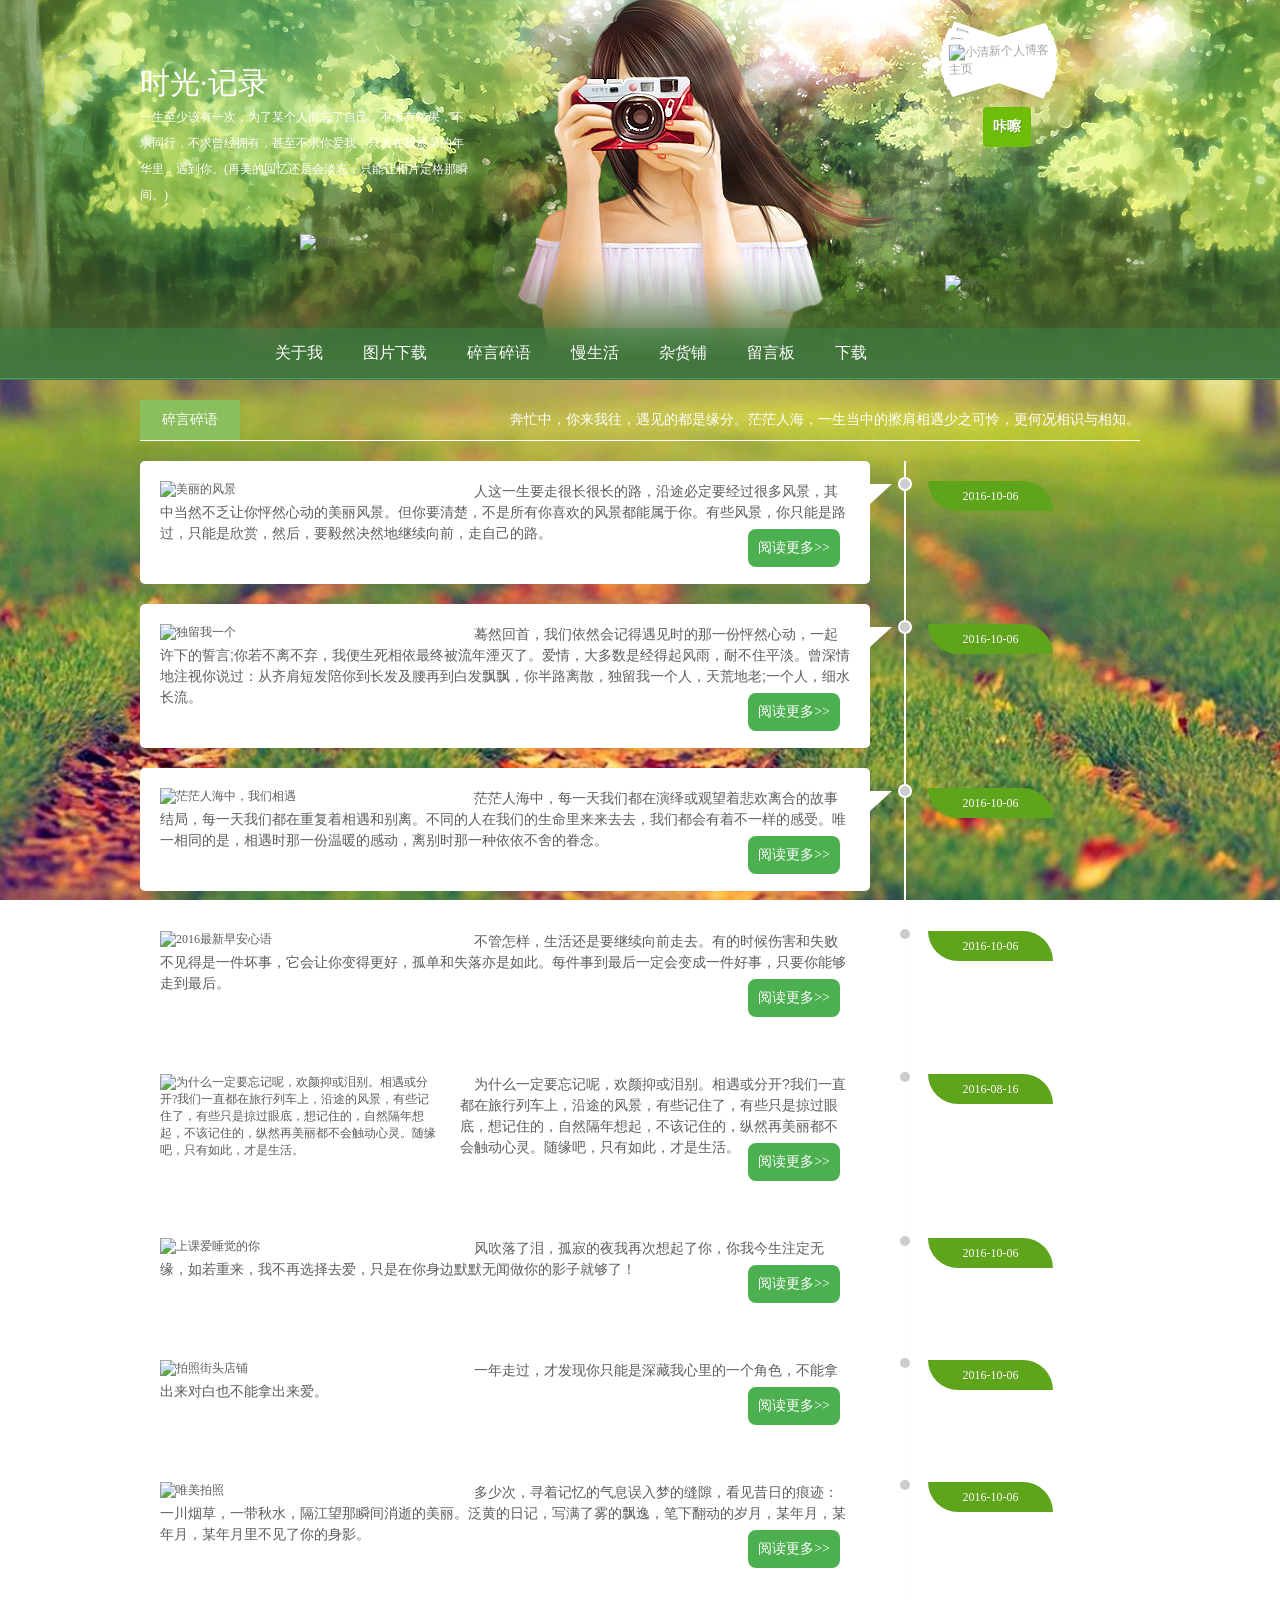
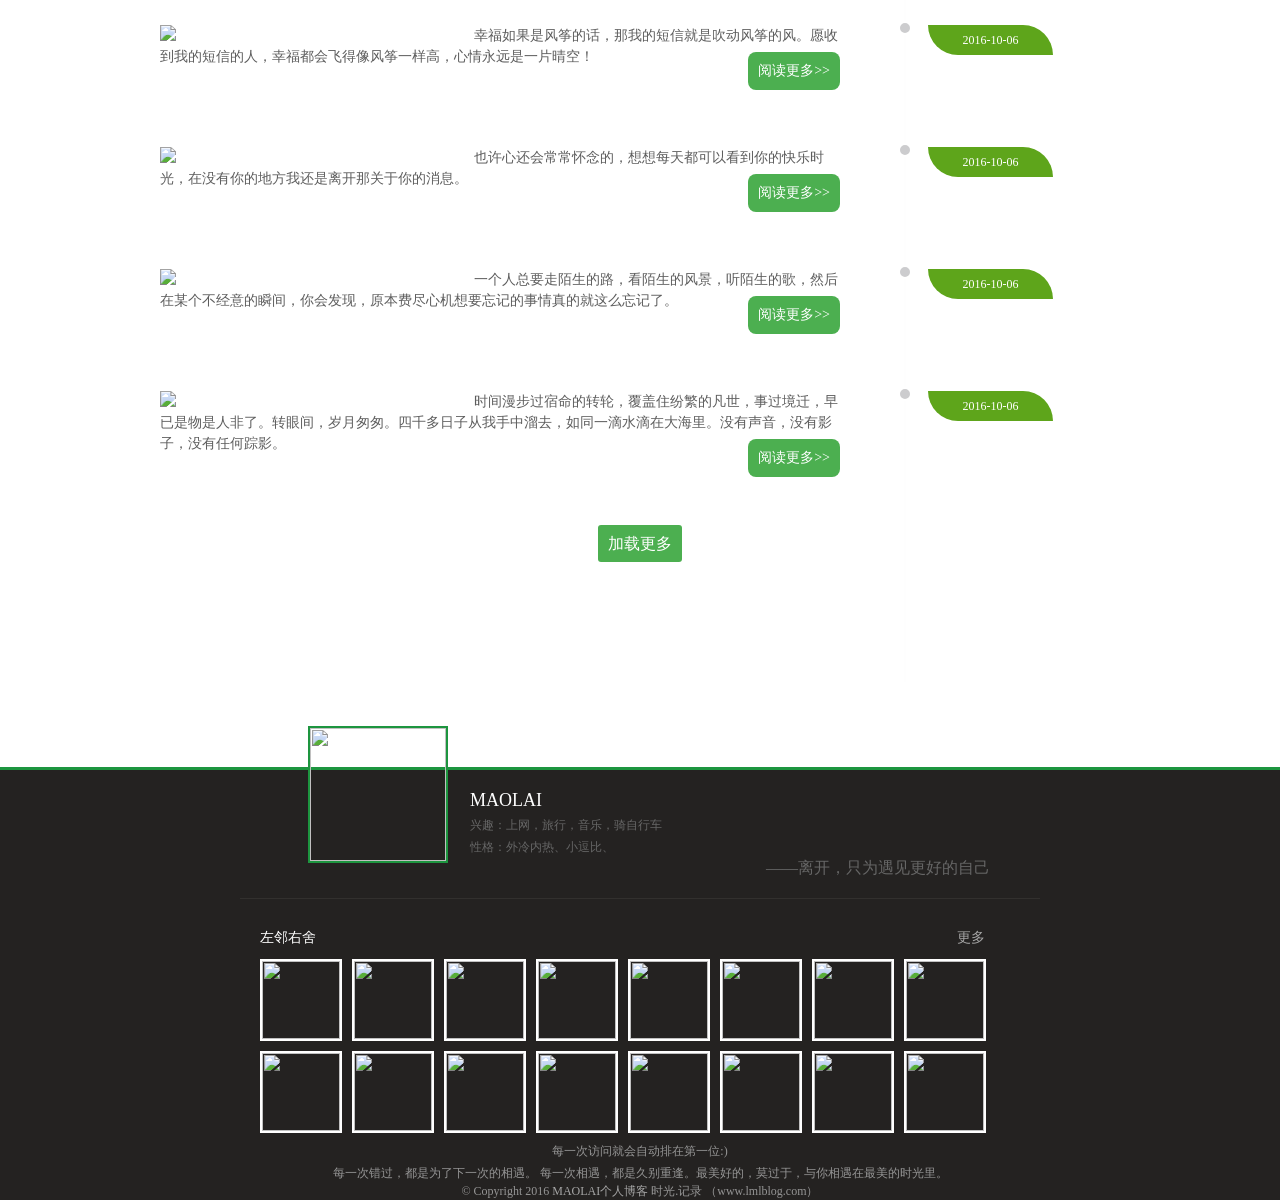
==== index.html @ ea368a20 "新网页 测试测试" ====
﻿<!DOCTYPE html>
<html>
<head>
<meta http-equiv="Content-Type" content="text/html; charset=utf-8">
<title>小清新个人博客主页模板 - 用照片记录时光（lmlblog.com）</title>
<meta name="Keywords" content="MAOLAI个人博客,lmlblog.com,个人网站,个人博客模板,个人网站模板" >
<meta name="Description" content="MAOLAI个人博客,lmlblog.com,个人网站,个人博客模板,个人网站模板" >
<link rel="shortcut icon" href="images/lmlblog.png"/>
<script type="text/javascript" src="js/jquery.min.js" ></script>
<link href="css/style.css" rel="stylesheet">
<link rel="stylesheet" type="text/css" href="css/jquery.fancybox.css" media="screen" />
<link rel="stylesheet" type="text/css" href="css/tips.css" />
<script type="text/javascript">
    $(document).ready(function() {
      $('.fancybox').fancybox();
      $(".fancybox-effects-c").fancybox({
        wrapCSS    : 'fancybox-custom',
        closeClick : true,
        openEffect : 'none',
        helpers : {
          title : {
            type : 'inside'
          },
          overlay : {
            css : {
              'background' : 'rgba(238,238,238,0.85)'
            }
          }
        }
      });
        $("#single_1").fancybox({
          helpers: {
              title : {
                  type : 'float'
              }
          }
      });
    });
  </script>
<style type="text/css">
.fancybox-custom .fancybox-skin {
	box-shadow: 0 0 50px #222;
}
</style>
<script type="text/javascript">
$(document).ready(function($){
  //$('#container1').hotSpot();
 var _pop2 = $('#container2').hotSpot({
    slideshow : false,
    triggerBy : 'click',
    autoHide : false
  });
  $('#image2').on('click',function(event){
    _pop2.hideCurrentPop();
  });

  
});
</script>
</head>
<body style="cursor: url(images/cursor.gif),auto;">
<header id="container2" style="background: #226039 url(images/bg-girl.jpg) center 0 scroll no-repeat;">
  <div class="popover left" data-easein="cardInLeft" data-easeout="cardOutLeft" id="pop7">
    <div class="arrow"></div>
    <div class="popover-inner">
      <div class="popover-content">
        <p>一个人旅行，不理会繁杂的琐事，自由自在地，去体验一个城市，一段故事，留下一片欢笑。</p>
      </div>
    </div>
  </div>
  <div class="popover right" data-easein="cardInRight" data-easeout="cardOutRight" id="pop6">
    <div class="arrow"></div>
    <div class="popover-inner">
      <div class="popover-content">
        <p>欠自己的旅行，终有一天，要还给自己。</p>
      </div>
    </div>
  </div>
  <img src="http://www.lmlblog.com/time/images/arrow1.png" alt="info" class="info-icon info-icon1" data-target="pop7"  /> <img src="http://www.lmlblog.com/time/images/arrow1.png" alt="info" class="info-icon info-icon2" data-target="pop6"  />
  <div class="quotes">
    <div class="text5">时光·记录</div>
    <p>一生至少该有一次，为了某个人而忘了自己，不求有结果，不求同行，不求曾经拥有，甚至不求你爱我，只求在我最美的年华里，遇到你。(再美的回忆还是会淡忘，只能让相片定格那瞬间。)</p>
    <div class="flower"> <a href="#" class="make">咔嚓</a>
      <div class="mess">
        <ul class="reset">
            <li><a class="fancybox" data-fancybox-group="gallery" href="images/img1.jpg"><img src="http://www.lmlblog.com/time/images/img1.jpg" alt="小清新个人博客主页"></a></li>
            <li><a class="fancybox" data-fancybox-group="gallery" href="images/img2.jpg"><img src="http://www.lmlblog.com/time/images/img2.jpg" alt="小清新个人博客主页"></a></li>
            <li><a class="fancybox" data-fancybox-group="gallery" href="images/img3.jpg"><img src="http://www.lmlblog.com/time/images/img3.jpg" alt="小清新个人博客主页"></a></li>
            <li><a class="fancybox" data-fancybox-group="gallery" href="images/img4.jpg"><img src="http://www.lmlblog.com/time/images/img4.jpg" alt="小清新个人博客主页"></a></li>
            <li><a class="fancybox" data-fancybox-group="gallery" href="images/img5.jpg"><img src="http://www.lmlblog.com/time/images/img5.jpg" alt="小清新个人博客主页"></a></li>
            <li><a class="fancybox" data-fancybox-group="gallery" href="images/img6.jpg"><img src="http://www.lmlblog.com/time/images/img6.jpg" alt="小清新个人博客主页"></a></li>
            <li><a class="fancybox" data-fancybox-group="gallery" href="images/img7.jpg"><img src="http://www.lmlblog.com/time/images/img7.jpg" alt="小清新个人博客主页"></a></li>
            <li><a class="fancybox" data-fancybox-group="gallery" href="images/img8.jpg"><img src="http://www.lmlblog.com/time/images/img8.jpg" alt="小清新个人博客主页"></a></li>
            <li><a class="fancybox" data-fancybox-group="gallery" href="images/img9.jpg"><img src="http://www.lmlblog.com/time/images/img9.jpg" alt="小清新个人博客主页"></a></li>
            <li><a class="fancybox" data-fancybox-group="gallery" href="images/img10.jpg"><img src="http://www.lmlblog.com/time/images/img10.jpg" alt="小清新个人博客主页"></a></li>
            <li><a class="fancybox" data-fancybox-group="gallery" href="images/img11.jpg"><img src="http://www.lmlblog.com/time/images/img11.jpg" alt="小清新个人博客主页"></a></li>
            <li><a class="fancybox" data-fancybox-group="gallery" href="images/img12.jpg"><img src="http://www.lmlblog.com/time/images/img12.jpg" alt="小清新个人博客主页"></a></li>
            <li><a class="fancybox" data-fancybox-group="gallery" href="images/img13.jpg"><img src="http://www.lmlblog.com/time/images/img13.jpg" alt="小清新个人博客主页"></a></li>
            <li><a class="fancybox" data-fancybox-group="gallery" href="images/img14.jpg"><img src="http://www.lmlblog.com/time/images/img14.jpg" alt="小清新个人博客主页"></a></li>
            <li><a class="fancybox" data-fancybox-group="gallery" href="images/img15.jpg"><img src="http://www.lmlblog.com/time/images/img15.jpg" alt="小清新个人博客主页"></a></li>
        </ul>
      </div>
    </div>
  </div>
  <div id="nav" class="menu--container">
    <ul id="menu-0" class="menu">
       <li id="menu-item-1" class="menu-item-1"><a href="about.html">关于我</a></li>
      <li id="menu-item-2" class="menu-item-2"><a href="banner.html">图片下载</a></li>
      <li id="menu-item-3" class="menu-item-3"><a href="/time/">碎言碎语</a></li>
      <li id="menu-item-4" class="menu-item-4"><a href="http://www.lmlblog.com/time/man.html">慢生活</a></li>
      <li id="menu-item-5" class="menu-item-5"><a href="zahuopu.html">杂货铺</a></li>
      <li id="menu-item-6" class="menu-item-6"><a href="liuyan.html">留言板</a></li>
      <li id="menu-item-7" class="menu-item-7"><a href="xiazai.html">下载</a></li>
    </ul>
  </div>
</header>
<style type="text/css">
body{
  background: url(images/lmlblog.jpg) no-repeat center top fixed;
    background-size: cover;
}
h1.t_nav span {
    color: #FFF;
}
h1.t_nav {
    border-bottom: #FFFFFF 1px solid;
}
  .post-like,.post-red {
    top: -35px;
    right: 10px;
    margin-right: 20px;
}
</style>
<h1 class="t_nav"><span>奔忙中，你来我往，遇见的都是缘分。茫茫人海，一生当中的擦肩相遇少之可怜，更何况相识与相知。</span><a href="#" class="n2">碎言碎语</a></h1>
<div class="bloglist">
<ul class="arrow_box">
    <div class="sy">
      <img src="http://www.lmlblog.com/shuo/uploads/allimg/160708/1-160FQ63G5-53.jpg" alt="美丽的风景
">
      <p>　人这一生要走很长很长的路，沿途必定要经过很多风景，其中当然不乏让你怦然心动的美丽风景。但你要清楚，不是所有你喜欢的风景都能属于你。有些风景，你只能是路过，只能是欣赏，然后，要毅然决然地继续向前，走自己的路。</p>
    </div>
    <m class="post-red"> <a href="#" class="favorite">阅读更多>></a> </m>
    <span class="dateview">2016-10-06</span>
  </ul>
  <ul class="arrow_box">
    <div class="sy">
      <img src="http://www.lmlblog.com/shuo/uploads/allimg/160724/1-160H41T423-50.jpg" alt="独留我一个
">
      <p>　蓦然回首，我们依然会记得遇见时的那一份怦然心动，一起许下的誓言;你若不离不弃，我便生死相依最终被流年湮灭了。爱情，大多数是经得起风雨，耐不住平淡。曾深情地注视你说过：从齐肩短发陪你到长发及腰再到白发飘飘，你半路离散，独留我一个人，天荒地老;一个人，细水长流。
</p>
    </div>
    <m class="post-red"> <a href="#" class="favorite">阅读更多>></a> </m>
    <span class="dateview">2016-10-06</span>
  </ul>
  <ul class="arrow_box">
    <div class="sy">
      <img src="http://www.lmlblog.com/time/images/07.jpg" alt="茫茫人海中，我们相遇
">
      <p>　茫茫人海中，每一天我们都在演绎或观望着悲欢离合的故事结局，每一天我们都在重复着相遇和别离。不同的人在我们的生命里来来去去，我们都会有着不一样的感受。唯一相同的是，相遇时那一份温暖的感动，离别时那一种依依不舍的眷念。</p>
    </div>
    <m class="post-red"> <a href="#" class="favorite">阅读更多>></a></m>
    <span class="dateview">2016-10-06</span>
  </ul>
  <ul class="arrow_box">
    <div class="sy">
     <img src="http://www.lmlblog.com/shuo/uploads/allimg/160813/1-160Q3192937.jpg" alt="2016最新早安心语
">
      <p>　不管怎样，生活还是要继续向前走去。有的时候伤害和失败不见得是一件坏事，它会让你变得更好，孤单和失落亦是如此。每件事到最后一定会变成一件好事，只要你能够走到最后。</p>
    </div>
    <m class="post-red"> <a href="#" class="favorite">阅读更多>></a> </m>
    <span class="dateview">2016-10-06</span>
  </ul>
  <ul class="arrow_box">
    <div class="sy">
      <img src="http://www.lmlblog.com/shuo/uploads/allimg/160813/1-160Q31UQ5.jpg" alt="为什么一定要忘记呢，欢颜抑或泪别。相遇或分开?我们一直都在旅行列车上，沿途的风景，有些记住了，有些只是掠过眼底，想记住的，自然隔年想起，不该记住的，纵然再美丽都不会触动心灵。随缘吧，只有如此，才是生活。">
      <p>　为什么一定要忘记呢，欢颜抑或泪别。相遇或分开?我们一直都在旅行列车上，沿途的风景，有些记住了，有些只是掠过眼底，想记住的，自然隔年想起，不该记住的，纵然再美丽都不会触动心灵。随缘吧，只有如此，才是生活。</p>
    </div>
    <m class="post-red"> <a href="#" class="favorite">阅读更多>></a> </m>
    <span class="dateview">2016-08-16</span>
  </ul>
  <ul class="arrow_box">
    <div class="sy">
      <img src="http://www.lmlblog.com/shuo/uploads/allimg/160821/1-160R1155206.jpg" alt="上课爱睡觉的你
">
      <p>　风吹落了泪，孤寂的夜我再次想起了你，你我今生注定无缘，如若重来，我不再选择去爱，只是在你身边默默无闻做你的影子就够了！</p>
    </div>
    <m class="post-red"> <a href="#" class="favorite">阅读更多>></a> </m>
    <span class="dateview">2016-10-06</span>
  </ul>
  <ul class="arrow_box">
    <div class="sy">
      <img src="http://www.lmlblog.com/time/images/06.jpg" alt="拍照街头店铺">
      <p>　一年走过，才发现你只能是深藏我心里的一个角色，不能拿出来对白也不能拿出来爱。</p>
    </div>
    <m class="post-red"> <a href="#" class="favorite">阅读更多>></a> </m>
    <span class="dateview">2016-10-06</span>
  </ul>
  <ul class="arrow_box">
    <div class="sy">
      <img src="http://www.lmlblog.com/time/images/05.jpg" alt="唯美拍照">
      <p>　多少次，寻着记忆的气息误入梦的缝隙，看见昔日的痕迹：一川烟草，一带秋水，隔江望那瞬间消逝的美丽。泛黄的日记，写满了雾的飘逸，笔下翻动的岁月，某年月，某年月，某年月里不见了你的身影。</p>
    </div>
    <m class="post-red"> <a href="#" class="favorite">阅读更多>></a> </m>
    <span class="dateview">2016-10-06</span>
  </ul>
  <ul class="arrow_box">
    <div class="sy">
      <img src="http://www.lmlblog.com/time/images/04.jpg">
      <p>　幸福如果是风筝的话，那我的短信就是吹动风筝的风。愿收到我的短信的人，幸福都会飞得像风筝一样高，心情永远是一片晴空！</p>
    </div>
    <m class="post-red"> <a href="#" class="favorite">阅读更多>></a> </m>
    <span class="dateview">2016-10-06</span>
  </ul>
  <ul class="arrow_box">
    <div class="sy">
     <img src="http://www.lmlblog.com/time/images/03.jpg">
      <p>　也许心还会常常怀念的，想想每天都可以看到你的快乐时光，在没有你的地方我还是离开那关于你的消息。</p>
    </div>
    <m class="post-red"> <a href="http://www.lmlblog.com/blog/13/" class="favorite">阅读更多>></a> </m>
    <span class="dateview">2016-10-06</span>
  </ul>
  <ul class="arrow_box">
    <div class="sy">
      <img src="http://www.lmlblog.com/time/images/02.jpg">
      <p>　一个人总要走陌生的路，看陌生的风景，听陌生的歌，然后在某个不经意的瞬间，你会发现，原本费尽心机想要忘记的事情真的就这么忘记了。</p>
    </div>
    <m class="post-red"> <a href="#" class="favorite">阅读更多>></a> </m>
    <span class="dateview">2016-10-06</span>
  </ul>
  <ul class="arrow_box">
    <div class="sy">
     <img src="http://www.lmlblog.com/time/images/01.jpg">
      <p>　时间漫步过宿命的转轮，覆盖住纷繁的凡世，事过境迁，早已是物是人非了。转眼间，岁月匆匆。四千多日子从我手中溜去，如同一滴水滴在大海里。没有声音，没有影子，没有任何踪影。</p>
    </div>
    <m class="post-red"> <a href="#" class="favorite">阅读更多>></a> </m>
    <span class="dateview">2016-10-06</span>
  </ul>
<div class="post-nav-right"><p><a target="_blank" href="http://www.lmlblog.com/wo/newstalk/" >加载更多</a></p></div> 
</div>
<div class="blank"></div>
<footer>
  <div class="footavatar"> <img src="http://www.lmlblog.com/blog/about/images/me.png" class="footphoto">
    <ul class="footinfo">
      <p class="fname"><a href="http://www.lmlblog.com/blog/about/" >MAOLAI</a> </p>
      <p class="finfo">兴趣：上网，旅行，音乐，骑自行车</p>
      <p class="finfo">性格：外冷内热、小逗比、</p>
      <div style="float:right;font-size: 16px;">——离开，只为遇见更好的自己</div>
    </ul>
  </div>
  <section class="visitor">
    <div style="margin-bottom:10px; ">
      <h2 style="float: left;">左邻右舍</h2>
      <h2 style="float: right;"><a href="http://www.lmlblog.com/time/liuyan.html" target="_blank">更多</a></h2>
    </div>
    <ul>
     <li><a href="http://www.lmlblog.com/wo/" rel="nofollw" title="个人生活点滴记录博客"><img src="http://www.lmlblog.com/time/images/s16.jpg"></a></li>
      <li><a href="http://www.yangqq.com/" rel="nofollw" title="杨青博客"><img src="http://www.lmlblog.com/time/images/s15.jpg"></a></li>
      <li><a href="http://www.wanghang.win/" rel="nofollw" title="王杭个人博客"><img src="http://www.lmlblog.com/time/images/s14.jpg"></a></li>
      <li><a href="http://www.yudouyudou.com/" rel="nofollw" title="余斗个人博客"><img src="http://www.lmlblog.com/time/images/s13.jpg"></a></li>
      <li><a href="http://www.jxiaowen.com/" rel="nofollw" title="秋枫落叶博客"><img src="http://www.lmlblog.com/time/images/s12.jpg"></a></li>
      <li><a href="http://www.lmlblog.com/" rel="nofollw" title="个人博客"><img src="http://www.lmlblog.com/blog/about/images/me.png"></a></li>
      <li><a href="http://www.aicoffees.com/" rel="nofollw" title="咖啡之念个人网站"><img src="http://www.lmlblog.com/time/images/s9.jpg"></a></li>
      <li><a href="http://www.mxxia.com/" rel="nofollw" title="梦想霞个人博客"><img src="http://www.lmlblog.com/time/images/s8.jpg"></a></li>
      <li><a href="http://www.xuanfengge.com/" rel="nofollw" title="轩枫阁"><img src="http://www.lmlblog.com/time/images/s7.jpg"></a></li>
      <li><a href="http://www.onmpw.com/index.html" rel="nofollw" title="迹忆博客"><img src="http://www.lmlblog.com/time/images/s6.jpg"></a></li>
      <li><a href="http://lmlblog.com/" rel="nofollw" title="草根站长目录"><img src="http://www.lmlblog.com/time/images/s4.jpg"></a></li>
      <li><a href="http://www.yixiaoxi.com/" rel="nofollw" title="艺小昔个人博客"><img src="http://www.lmlblog.com/time/images/s5.jpg"></a></li>
      <li><a href="http://www.lmlblog.com/wo/newstalk/" rel="nofollw" title="心情说说"><img src="http://www.lmlblog.com/time/images/s3.jpg"></a></li>
      <li><a href="http://www.lmlblog.com/wo/comic/" rel="nofollw" title="动漫资讯"><img src="http://www.lmlblog.com/time/images/s2.jpg"></a></li>
      <li><a href="http://www.lmlblog.com/blog/10/" rel="nofollw" title="超神学院"><img src="http://www.lmlblog.com/time/images/s1.jpg"></a></li>
      <li><a href="http://www.lmlblog.com/shuo/" rel="nofollw" title="唯美说说乐园"><img src="http://www.lmlblog.com/time/images/s0.gif"></a></li>
    </ul>
  </section>
  <div class="Copyright">
    <div class="n-a">
      <p>每一次访问就会自动排在第一位:)</p>
      <p>每一次错过，都是为了下一次的相遇。 每一次相遇，都是久别重逢。最美好的，莫过于，与你相遇在最美的时光里。</p>
    </div>
    <p style="clear: both;">© Copyright 2016 <a href="http://www.lmlblog.com/" target="_blank">MAOLAI个人博客</a>  时光.记录 （www.lmlblog.com）</p>
  </div>
</footer>
</body>
<script type="text/javascript" src="js/tips.js"></script>
<script type="text/javascript" src="js/base.js"></script>
<script type="text/javascript" src="js/jquery.mousewheel-3.0.6.pack.js"></script>
<script type="text/javascript" src="js/jquery.fancybox.js"></script>
</html>
---- css/style.css ----
﻿/* 
Theme Name: jinsomM
*/
@charset "utf-8";
/* CSS Document */
* { margin: 0; padding: 0 }
a { color: #a6a6a6; text-decoration: none; transition: All 0.5s ease; -webkit-transition: All 0.5s ease; -moz-transition: All 0.5s ease; -o-transition: All 0.5s ease; }
a:hover { color: #000; }
ul, li { list-style-type: none }
img { border: 0; }
body { font-size: 12px;color: #5d5d5d;background: #DDD6CC; }
.blank { height: 5px; overflow: hidden; width: 100%; margin: auto; clear: both }
/* header */
header { 
width: 100%; 
margin: auto; 
border-bottom: #3c7a48 1px solid ;
background:#486932 url(../images/bg-girl.jpg) center 0 scroll no-repeat;/*height: 350px;*/
position: relative;
z-index: 99;

}
.quotes {min-height: 144px; width: 1000px; position: relative; margin: 0px auto 120px auto; padding-top: 63px;}
.quotes p { color: #fff; width: 330px; line-height: 26px; }
.text5 { left: 0px; top: 160px; font-family: "微软雅黑"; font-size: 30px; color: #FFF;  }
.flower { position: absolute; right: 0; top: 60px; /*background: url(../images/flower.png) no-repeat;*/ width: 173px; height: 175px; z-index: 2 }
.flower img {  display: block; width: 100px;height: auto;}


/*content*/
.mainContent { background: #E8E5DD; width: 1000px; margin: 20px auto 70px; overflow: hidden ;min-height: 800px;}
aside { width: 270px; float: left; }
.avatar-m{}
.avatar { margin: 20px auto 0px; width: 160px; height: 160px; border-radius: 160px; -moz-border-radius: 160px; -webkit-border-radius: 160px; }
.avatar img {
    width: 160px;
    height: 160px;
    border: 1px solid #fff;
    border-radius:100%; 
    transition: 0.5s;
}
.sidebar-avatar:hover img{
    border-radius: 60px 0;
    transition: 0.3s;
    border: 1px solid #E91E63;
}
.sidebar-avatar-footer {
    height: 3px;
    width: 0px;
    transition: 0.3s;
}
.sidebar-avatar:hover .sidebar-avatar-footer {
    height: 3px;
    width: 0px;
    background: #FF697E;
    animation:move-avatar-footer 0.3s
}
@keyframes move-avatar-footer{
0%{width:0px;}
50%{width:135px;}
100%{width:270px;}
}
.topspaceinfo { background: #f16e50; padding: 40px 20px; color: #fff }
.topspaceinfo h1 { font-size: 16px; line-height: 40px }
.userinfo { 
    padding: 10px 30px 20px; font-size: 14px; 
    line-height: 28px; 
    color: #666;
    text-align: center;
}
.userinfo a { color: #3c7a48; }
.userinfo a:hover { color: #000 }
.q-fans, .btns a { padding: 0 10px }
.q-fans a { font-weight: bold; }
.btns a { border-right: #dad9d5 1px solid; }
aside section { display: block; overflow: hidden }
aside section h2 { background: #3C7E42; color: #FFF; padding-left: 30px; height: 30px; line-height: 30px; font-size: 14px; }
.taglist ul { overflow: hidden;padding: 10px; }
.newpic ul{ overflow: hidden;}
.newpic ul li { display: inline; width: 52px; height: 52px; }
.newpic ul li img { width: 52px; height: 52px; border: 0; display: block; float: left; border: 1px solid transparent; }
.newpic ul li img:hover { opacity: 0.5 }
.taglist ul a:nth-child(9n+0){color: #3F51B5;}
.taglist ul a:nth-child(9n+1){color: #FF9800;}
.taglist ul a:nth-child(9n+2){color: #9E9E9E;}
.taglist ul a:nth-child(9n+3){color: #FF5722;}
.taglist ul a:nth-child(9n+4){color: #aa2554;}
.taglist ul a:nth-child(9n+5){color: #5e5d5a;}
.taglist ul a:nth-child(9n+6){color: #009688;}
.taglist ul a:nth-child(9n+7){color: #4CAF50;}
.taglist ul a:nth-child(9n+8){color: #9C27B0;}
.taglist ul a { padding: 2px 5px; display: inline-block; float: left; margin-right: 5px; }
.taglist ul a:hover { background: #f16e50; color: #fff; -moz-border-radius: 5px; -webkit-border-radius: 5px; border-radius: 5px }
.blogitem { width: 730px; background: #fff; float: right }
.blogitem article { border-bottom: #F4F3EF 40px solid; }
.title { background: url(../images/titlebg.png) no-repeat 5% 80%; font-size: 20px; line-height: 28px; display: inline-block; padding: 38px 10px 8px 80px; border-bottom: 1px solid #e2e2e2; width: 640px; }
.title a { color: #454545; }
.title a:hover { padding: 20px }
.text { font-size: 14px; padding: 20px 40px; }
.text p {
 line-height: 24px;
  margin-bottom: 10px ;
  font: 14px/1.5em "Microsoft YaHei", 微软雅黑, "Hiragino Sans GB", "Hiragino Sans GB W3", tahoma, arial, simsun, 宋体;
    font-size: 16px;
    color: #333333;
}
.textimg { text-align: center }
.textimg img { max-width: 500px; width:expression(document.body.clientWidth > 500? "500px": "auto" );}/*for ie6*/
.textfoot { padding: 20px 60px; border-top:1px solid #f5f5f5; text-align: right; box-shadow: #999 2px 2px 3px;min-height: 15px; }
.textfoot a { margin-left: 10px; }
.pages { padding: 0 60px 25px; background: #F4F3EF; text-align: right }
.pages span { background: #f16e50; color: #fff; }
.pages a { background: #fff; color: #454545; padding: 5px 8px; border: none; margin: 0 0 0 5px; }
.pages span { padding: 5px 8px; border: none; margin: 0 0 0 5px; }
.pages a:hover { background: #CCC }
article ul.text img {
    max-width: 650px;
    height: auto;
    margin-bottom: 10px;
    width: 100%;
}
.content {
    min-height: 400px;
}
/*about-sns*/
.textfoot m {
    float: right;
    margin: -9px 0px;
    cursor: pointer;
}
.textfoot div {
    float: left;
    margin: 0px 5px;
    cursor: pointer;
    width: 65px;
    height: 65px;
}
.textfoot div.qqzone:hover{background: url(../images/qqzone-a.png);}
.textfoot div.weixin:hover{background: url(../images/weixin-a.png);}
.textfoot div.weibo:hover{background: url(../images/weibo-a.png);}
.textfoot div.qq:hover{background: url(../images/qq-a.png);}
.textfoot div.taobao:hover{background: url(../images/taobao-a.png);}
.textfoot div.douban:hover{background: url(../images/douban-a.png);}
.textfoot div.zhihu:hover{background: url(../images/zhihu-a.png);}
.textfoot div.tieba:hover{background: url(../images/tieba-a.png);}
.textfoot div.renren:hover{background: url(../images/renren-a.png);}

.textfoot div.qqzone{background: url(../images/qqzone.png);}
.textfoot div.weixin{background: url(../images/weixin.png);}
.textfoot div.weibo{background: url(../images/weibo.png);}
.textfoot div.qq{background: url(../images/qq.png);}
.textfoot div.taobao{background: url(../images/taobao.png);}
.textfoot div.douban{background: url(../images/douban.png);}
.textfoot div.zhihu{background: url(../images/zhihu.png);}
.textfoot div.tieba{background: url(../images/tieba.png);}
.textfoot div.renren{background: url(../images/renren.png);}

/* footer */
footer {border-top:3px solid #1d953f;background: #242221; width: 100%;margin-top:80px;z-index: 9999;position: absolute;  }
.footavatar { width: 700px; margin: auto; position: relative; color: #666; }
.footavatar img{ height:133px;width:136px;}
.footphoto { position: absolute; top: -58px; left: 20px; display: block;outline:2px solid #1d953f;}
.footinfo { display: block; padding: 0 0 0 180px }
.fname { color: #f16e50; margin-top: 16px; font-size: 18px; line-height: 28px; }
.fname a { color: #fff; }
.finfo { line-height: 22px; }
.visitor h2 a:hover{color: #4caf50;}
.visitor { width: 800px; margin: 40px auto 0; clear: both; border-top: 1px solid #32302e; padding-top: 30px; overflow: hidden; }
.visitor h2 { color: #fff; font-size: 14px; font-weight: normal; padding: 0 55px 0px 20px; }
.visitor ul { padding: 20px }
.visitor ul li img { width: 78px; height: 78px; display: block; border: #FFF 2px solid }
.visitor ul li a { float: left; margin-right: 10px ;margin-bottom: 10px;}
.visitor ul li a:hover { opacity: 0.5 }
.Copyright { text-align: center; color: #959595; }
.Copyright ul a { color: #fff; display: inline; padding: 0 10px; }
.Copyright ul a:nth-child(-n+1) { border-right: #999 1px solid }
.Copyright ul a:hover { color: #3B7F42; }
/*topnav*/
.topnav{ line-height:50px; height:50px; color:#000; text-align:center; background:#FFF; position:fixed; width:100%; top:0; z-index:999; box-shadow:#333 0px 2px 2px}
.topnav a{ color:#000; font-weight:bold; margin:0 5px}
input#author:focus {
    outline: 0;
}
input#author {
    position: absolute;
    top: -19px;
    right: 9px;
    width: 100px;
    height: 25px;
    border: 1px solid #e1e1e1;
    padding: 0 5px;
}
input#email {
   position: absolute;
    top: -19px;
    right: 112px;
    width: 130px;
    height: 25px;
    border: 1px solid #e1e1e1;
    padding: 0 5px;
}
input#url {
   position: absolute;
    top: -19px;
    right: 250px;
    width: 130px;
    height: 25px;
    border: 1px solid #e1e1e1;
    padding: 0 5px;
}
.mem_feedlist img{width: 60px;height: 60px;margin: 0px auto 0px;overflow: hidden;border-radius:100%; }
.text1 img{width: 22px;
    height: 22px !important;
max-height: 22px!important;}
.clearfix:after, .wrapper:after, .wrapBox:after {
    visibility: hidden;
    display: block;
    font-size: 0;
    content: " ";
    clear: both;
    height: 0;
}
.ico_emotion i {
    width: 24px;
    height: 24px;
    background: url(../images/1.gif) no-repeat left top;
}

.ico_v, .ico_v i {
    display: inline-block;
    vertical-align: middle;
}

.commentPop{
	background: #fff;
    border: 1px solid #a2cadc;
    padding: 1px 1px 2px 1px;
    position: absolute;
    top: 87px;
    left: 25px;
    z-index: 9999;
    	}
.qqFace table td img{width: 22px;height: 22px;}
.qqFace{background:#fff;}.qqFace table td{border:1px solid #e8e8e8;padding:2px;}.qqFace table td img{display:block;cursor:pointer;}
textarea {
    resize: none;
}
textarea#textContent:focus {
    outline: none;
}
section#comments article {
    border-bottom: 0;
    width: 90%;
}
div#loading img{width: 16px;height: 16px;}
div#error img{width: 16px;height: 16px;}
div#error {
    position: absolute;
    top: 21px;
    left: 25px;
}
div#loading {
    position: absolute;
    top: 95px;
    left: 448px;
}
/*侧栏*/
.newpic img{width: 50px;height: 50px;}

/*侧栏跟随*/
#box{float:left; position:relative;width:270px;}
.div1{
width: 210px;
 background: url(../images/pro_bg.png);
    height: 248px;
    margin: auto;
}
.div1 img{
    width: 188px;
    height: 182px;
    position: relative;
    top: 50px;
    left: 11px;
}
.div2{
    position:fixed;
    top:0;z-index:250;
    margin-left: 30px;
}

/*心情*/
/* CSS Document */
.moodlist { margin: auto; width: 100%; overflow: hidden }
h1.t_nav span{ float:right; color:#666}
h1.t_nav { border-bottom: #8BBF5D 1px solid; font-size: 14px; font-weight: normal; line-height: 40px; height: 40px;margin:20px auto;width:1000px }
h1.t_nav a { width: 100px; display: block; text-align: center; color: #fff; float: left }
.n1 { background: #5EA51B; }
.n2 { background: #8BBF5D; }
.bloglist { width: 1000px; margin: 0 auto; min-height: 200px;padding-bottom: 100px;background: url(../images/r_title_bg.jpg) repeat-y 764px 0;/*overflow: hidden;*/ }
.arrow_box { background: #fff; width: 730px; border-radius: 5px; position: relative; padding: 20px 0; margin: 20px 0; }
.arrow_box img { width: 280px; float: left; margin: 0 20px 0 20px; }
.arrow_box p { 
    padding: 0 20px 20px;
    font: 14px/1.5em "Microsoft YaHei", 微软雅黑, "Hiragino Sans GB", "Hiragino Sans GB W3", tahoma, arial, simsun, 宋体;
    font-size:14px; 
}
.arrow_box::before { content: ""; width: 0px; height: 0px; border-style: solid; border-width: 0px 0 20px 22px; border-color: transparent transparent transparent #fff; position: absolute; left: 730px; top: 23px; }/* 三角形 */
.arrow_box::after { content: ""; width: 10px; height: 10px; border-radius: 50%; position: absolute; left: 758px; top: 16px; background: #CCCCCE; border: 2px solid #fff; transition: all 0.5s; }/* 圆形 */
.arrow_box:hover::before {}/* 三角形 */
.arrow_box:hover::after { border: #fff 2px solid; background: #5EA51B }/* 圆形 */
.arrow_box:hover { background: #fff; color: #333; }
.dateview { position: absolute; left: 788px; top: 20px; width: 125px; line-height: 30px; background: #5EA51B; border-radius: 0px 40px; text-align: center; color: #fff }
.page { margin: 20px 0; text-align: center; width: 100%; overflow: hidden; }
.page a b { color: #999; }
.page>b, .page a { margin: 0 2px; height: 26px; line-height: 26px; border-radius: 50%; width: 26px; text-align: center; display: inline-block }
.page a { margin: 0 2px; height: 26px; line-height: 26px; border-radius: 50%; width: 26px; text-align: center; display: inline-block }/* 针对IE6 */
.page>b, .page a:hover { background: #333; color: #FFF; }
.page a { color: #F33; border: #999 1px solid; }
.sy{overflow: hidden;}


/*喜欢*/
.post-like,.post-red{
text-align: center;
    position: relative;
    float: right;

}
span.count {
    font-family: 'Georgia', Times, Times New Roman, serif;
    font-size: 29px;
    color: #999999;
    float: right;
       margin: -2px 20px 0;
    position: absolute;
}
a.favorite{
   background:#4CAF50; color: #fff; padding: 10px; float: right;
    cursor: pointer;
	font-size:14px;
    display: inline-block;
	border-radius:8px;
}
.post-like a {
    background: url(../images/web_heart_animation.png);
    background-repeat: no-repeat;
    background-position: left;
    height: 32px;
    width: 100px;
    cursor: pointer;
        display: inline-block;
}

    @-webkit-keyframes done {
    0% {
        background-position: left;
    }
    100% {
        background-position: right;
    }
    }

    @keyframes done {
        0% {
        background-position: left;
    }
    100% {
        background-position: right;
    }
    }

    .done {
    display: inline-block;
    -webkit-animation-name: done;
    animation-name: done;
    -webkit-animation-duration: .8s;
    animation-duration: .8s;
    -webkit-animation-iteration-count: 1;
    animation-iteration-count: 1;
    -webkit-animation-timing-function: steps(28);
    animation-timing-function: steps(28);
    background-position: right !important;
    }

/*右上角相册*/
.mess {
position:absolute;
top:50%;
left:50%;
width:100px;
height:auto;
margin:-110px 0 0 -110px;
}

ul.reset,
ul.reset li {
display:block;
list-style:none;
padding:0;
margin:0;
}


.mess ul li {
position:absolute;
top:0;
left:0;
padding:5px;
width:100px;
height:auto;
background:#fff;
/*border: 1px solid #ccc;*/
}
.mess ul li:hover {
    box-shadow: 1px 1px 7px #f4f3ef;
}

.make {
display:block;
position:absolute;
top:38%;
left:38%;
margin:-20px 0 0 -50px;
z-index:30;
font-weight:bold;
line-height:40px;
height:40px;
padding:0 10px;
font-size:14px;
text-decoration:none;
outline:none;
color: #fff;

text-shadow:1px 1px 0 #58950a;
-moz-border-radius:4px;
-webkit-border-radius:4px;
border-radius:4px;
background: #6EBD0A;
}
.make:hover{color:#fff;}
.no-huifu{
    position: absolute;top: 96px;left: 368px;
}

/*ajax加载*/
.ias-trigger.ias-trigger-next {
    padding: 15px;
    clear: both;
}
.ajax-more{
    padding: 10px 10px;
    color: #fff;
    background: #4CAF50;
    border-radius: 3px;
}
.ajax-more:hover{
    background: #4CAF71;
}
.ias-spinner img {
    padding: 10px 10px;
    color: #fff;
    border-radius: 3px;
}
.ias-spinner{
	clear: both;
}
/*.ias-spinner{
    background: #f4f3ef;
}*/


/*菜单栏*/
li.current-menu-item{
    background: #E15782;
    border-radius: 50px 0;
}
ul,li{
	padding:0;
	margin:0;
	list-style:none;
}
a{
	text-decoration:none;
}
#nav li{
	width:initial;
	line-height:30px;
	float:left;
}
#nav li.menu-item-has-children {
    min-width: 110px;
}
.sub-menu{
	display:none;
}
#nav { 
	width: 100%; 
	line-height: 50px; 
	height: 50px; 
	font-family: "微软雅黑"; 
	font-size: 16px; 
	background: rgba(56, 134, 72, 0.43); 
	text-align: center; 
	position: relative; 
	border-bottom: #559765 1px solid 
}
#nav ul { 
	width: 770px; 
	margin: auto;  
	overflow: hidden ;
    z-index: 99;
    position: inherit;
}
#nav ul li {
	padding: 10px 20px; 
	text-align: center; 
}
#nav ul li:hover {
    background:#58950a;
    border-radius: 50px 0;
}
#nav ul li a { color: #fff; }
#nav li.menu-item-has-children:hover {
    background: #498444;
}

/*杂货铺*/

.zahuopu{
    width: 960px;
    min-height: 420px;
    margin: 40px auto 0;
}
.dt-woo-list {
    margin-top: -30px;
    padding-bottom: 30px;
}
.oh{
    overflow: hidden;
}
.dt-woo-list-inner {
    width: 980px;
}
.dt-woo {
    float: left;
    width: 224px;
    height: 296px;
    margin-right: 20px;
    margin-top: 30px;
        margin-bottom: 30px;
}
.dt-slider-action, .dt-woo, .dt-woo-img {
    position: relative;
}
.dt-woo-img img {
    display: block;
    width: 224px;
    height: auto;

}
.dt-woo-img {
    display: block;
    width: 224px;
    height: 224px;
    overflow: hidden;
}
.dt-img-cover {
    display: block;
    position: absolute;
    top: 0;
    left: 0;
    width: 222px;
    height: 222px;
    border: 1px solid rgba(0,0,0,.08);
    background-color: #000\9;
    filter: alpha(opacity=0);
    opacity: 0\9;
}
.dt-img-cover:hover {
    background-color: rgba(0,0,0,.08);
    background-color: #818181\9;
    border: 1px solid rgba(0,0,0,.12);
    border: 1px solid #000\9;
    filter: alpha(opacity=16);
    opacity: .16\9;
}
.dt-woo-desc {
    position: relative;
    width: 222px;
    background-color: #fff;
    border-left: 1px solid #dedfe0;
    border-right: 1px solid #dedfe0;
    border-bottom: 3px solid #E3E4E5;
}
.dt-woo-title {
    padding: 12px;
    min-height: 40px;
}
.dt-woo-title a {
    color: #444;
    line-height: 20px;
}
.dt-woo-attr {
    font-size: 12px;
    color: #888;
    padding: 0 12px 12px;
}
a.dt-woo-cat {
    position: absolute;
    bottom: 10px;
    right: 10px;
    width: 56px;
    height: 25px;
    line-height: 25px;
    vertical-align: middle;
    background-color: #E15743;
}
.dt-pg-btn:link, .dt-pg-btn:visited, a.dt-woo-cat {
    color: #fff;
    text-decoration: none;
    text-align: center;
    border-radius: 2px;
}

.htube-b {
    width: 100%;
    background: #f1f2f3;
    z-index: 10;
}
.htube-b-inner {
    width: 1200px;
    margin: 0 auto;
    z-index: 7;
    padding-top: 32px;
}
.de-num, .htube-b, .htube-b-inner {
    position: relative;
}
.htube-bl {
    float: left;
    width: 710px;
    border-radius: 2px;
        min-height: 300px;
    margin-bottom: 80px;
}
.htube-br {
    width: 466px;
    margin-left: 0;
    float: right;
    background: #F1F2F3;
    border-radius: 2px;
    min-height: 300px;
}
.carousel.carousel-stage img {
    height: auto;
}
.de-buy {
    float: right;
    width: 75px;
    height: 30px;
    line-height: 30px;
    border: 1px solid #D6D6D6;
    border-radius: 2px;
    vertical-align: middle;
    background-color: #fff;
}
.de-buy i {
    display: inline-block;
    width: 20px;
    height: 20px;
    margin: -5px 5px 0 6px;
    vertical-align: middle;
    background: url(../images/buy.png) -170px -15px no-repeat;
}

.de-buy span {
    font-size: 14px;
    color: #888;
        margin-right: 10px;
}
.goumai{
        padding: 10px 15px;
    background-color: #F16E50;
    color: #fff;
    border-radius: 5px;
}
a.goumai:hover{color: #fff;}
.price {
    font-family: 'Georgia', Times, Times New Roman, serif;
    font-size: 29px;
    color: #3FBD4C;
    line-height: 20px;
    margin-right: 20px;
}

.clr {
    zoom: 1;
}
.clr:after {
    display: block;
    height: 0;
}
.clr:after, div.pl:after {
    content: "\0020";
    clear: both;
}


.hsh-items {
    position: fixed;
    top: 30%;
    width: 130px;
    height: 275px;
    background: #FFFFFF;
    z-index: 0;
}
.hsh-items ul li {
    width: 130px;
    height: 45px;
    text-align: center;
    border-right: 1px solid #e8e8e8;
    border-bottom: 1px solid #f1f1f1;
}
.hsh-items ul li:hover {
    background: #e8e8e8;
    cursor: pointer;
    text-decoration: none;
    border-right: 1px solid #e8e8e8;
}
.hsh-items ul li a {
    display: inline-block;
    width: 130px;
    height: 45px;
    line-height: 46px;
    text-align: center;
    color: #444;
    font-size: 14px;
    font-weight: 700;
    text-decoration: none;
}
.hsh-items .item-icon {
    float: left;
    display: inline-block;
    margin: 8px 8px 8px 16px;
    width: 24px;
    height: 24px;
    background: url(../images/cat_icon.png) -10px -8px no-repeat;
}
.hsh-items .item1-icon {
    background-position: -10px -48px;
}

.hsh-items .item2-icon {
    background-position: -10px -88px;
}

.hsh-item3.acur .item-icon {
    background-position: -50px -128px;
}

.hsh-items .item4-icon {
    background-position: -10px -168px;
}

.hsh-items .item5-icon {
    background-position: -10px -208px;
}

.hsh-items .item6-icon {
    background-position: -10px -248px;
}


.hsh-items ul li a span {
    float: left;
}


.hsh-items .icon-r {
    float: right;
    display: inline-block;
    width: 12px;
    height: 24px;
    background: url(../images/cat_icon.png) -91px -8px no-repeat;
    margin: 11px 12px;
}

/*最新评论*/
.n-a{
   margin: 0 10%;
   height: 40px;
}

.n-a p{
    padding-bottom: 5px;
    }
div#div-pin {
    background: url("../images/pin.png") no-repeat center center;
    width: 38px;
    height: 38px;
    display: block;
    margin: auto;
    margin-bottom: -27px;
    z-index: 10;
    position: relative;
}
.mem_message {
    background: 0;
    border-bottom: rgba(60, 126, 66, 0) 40px solid;
    z-index: 999;
    position: relative;
        width: auto;
    margin-left: 100px;
	margin-top:-33px;
}
.visitors h3 p{padding-bottom:20px; font-size:14px; font-weight:bold;}
.ds-recent-visitors img {
  -webkit-transition: .8s;
  -moz-transition: .8s;
  -o-transition: .8s;
  -ms-transition: .8s;}
.ds-recent-visitors img:hover {
  transform: rotate(720deg);
  -webkit-transform: rotate(720deg);
  -moz-transform: rotate(720deg);
  -o-transform: rotate(720deg);
  -ms-transform: rotate(720deg);
  border-radius: 30px !important;
}
.visitors{margin-bottom:20px;}
.v{
    width: 20px;
    height: 20px;
    background: url(../images/v.png);
    background-position: -1px 149px;
    position: absolute;
    margin: 0 5px;
}

/*返回顶部*/
.cd-top {
      display: inline-block;
    position: fixed;
    bottom: 40px;
    right: 10px;
    overflow: hidden;
    opacity: 0;
    -webkit-transition: all 0.3s;
    -moz-transition: all 0.3s;
    transition: all 0.3s;
    color: #fff;
    background-image: url(../images/rocket_bg.png);
    width: 71px;
    height: 135px;
    z-index: 9999;
}
.cd-top:hover {
background-image: url(../images/rocket_sbg.png);
}
.cd-top.cd-is-visible {
  /* the button becomes visible */
  visibility: visible;
  opacity: 1;
}
.cd-top.cd-fade-out {
  /* 如果用户继续向下滚动,这个按钮的透明度会变得更低 */
  opacity: .5;
}
.no-touch .cd-top:hover {
  background-color: #e86256;
  opacity: 1;
}
.v-address{
    height: 24px;
    float: left;
    background: url(../images/address.png);
    background-repeat: no-repeat;
    padding-left: 24px;
    line-height: 25px;
    font-size: 15px;
    margin: 20px 0 0 16px;

}
.post-nav-right{height:68px}
.post-nav-right p{text-align:center;line-height:60px;font-size:16px;}
.post-nav-right a{
    padding: 10px 10px;
    color: #fff;
    background: #4CAF50;
    border-radius: 3px;}
	/*分享*/
.socialShare {
        display: block;
    position: relative;
    z-index: 1;
    bottom: 12px;
    left: 40px;
}

.socialShare .msb_main:hover {
    box-shadow: 0 0 5px #BBB;
}
.socialShare .msb_main img {
    width: 30px;
    height: 30px;
    cursor: pointer;
    border-radius: 23px;
    border: none;
    float: left
}
.socialShare .msb_network_button {
    width: 33px;
    height: 33px;
    position: absolute;
    top: 9px;
    left: 92px;
    z-index: 1;
    cursor: pointer;
    text-indent: -9999px;
    display: none;
    background: no-repeat;
}
.socialShare .msb_network_button.bds_tsina {
    background: url(../images/social.png) no-repeat -130px -87px;
}
.socialShare .msb_network_button.bds_qzone {
    background: url(../images/social.png) no-repeat -73px -20px;
}

.socialShare .msb_network_button.bds_weixin {
    background: url(../images/social.png) no-repeat -73px -87px;
}

.bdshare-button-style1-24 a, .bdshare-button-style1-24 .bds_more {
    float: inherit !important;
    padding-left: inherit !important;
    margin: inherit !important;
}
---- css/tips.css ----
﻿.container {
  position: relative;
  margin: 40px auto 50px auto;
  width: 900px;
  padding: 0;
  text-align: center;
}
.popover-inner {
    min-height: 32px;
}

.largeimage{
  position: relative;
  z-index: 1000;
}

img.info-icon{
  cursor: pointer;
  z-index: 1001;
}

#container1 .info-icon1{
  position: absolute;
  top: 210px;
  left: 288px;
}
#container1 .info-icon2{
  position: absolute;
  top: 265px;
  left: 576px;
}
#container1 .info-icon3{
  position: absolute;
  top: 280px;
  left: 220px;
}
#container1 .info-icon4{
  position: absolute;
  top: 54px;
  left: 520px;
}

#container2 .info-icon1{
  position: absolute;
    top: 234px;
    left: 300px;
}

#container2 .info-icon2{
  position: absolute;
    top: 275px;
    right: 300px;
}

#container2 .info-icon3{
  position: absolute;
  top: 363px;
  left: 370px;
}

#container2 .info-icon4{
  position: absolute;
  top: 140px;
  left: 530px;
}



.popover {
  position: absolute;
  z-index: 1010;
  opacity: 0;
  display: none;
  width: 236px;
  /*height: 200px;*/
  padding: 1px;
  text-align: left;
  white-space: normal;
  background-color: #ffffff;
  border: 1px solid #ccc;
  border: 1px solid rgba(0, 0, 0, 0.2);
  -webkit-border-radius: 6px;
     -moz-border-radius: 6px;
          border-radius: 6px;
  -webkit-box-shadow: 0 5px 10px rgba(0, 0, 0, 0.2);
     -moz-box-shadow: 0 5px 10px rgba(0, 0, 0, 0.2);
          box-shadow: 0 5px 10px rgba(0, 0, 0, 0.2);
  -webkit-background-clip: padding-box;
     -moz-background-clip: padding;
          background-clip: padding-box;
}
#pop1{
  position: absolute;
  width: 403px;
  top: 50px;
  left: 313px;
}

#pop2{
  position: absolute;
  top: 125px;
  left: 468px;
}

#pop3{
  position: absolute;
  top: 224px;
  left: -22px;
}

#pop4{
  position: absolute;
  top: 80px;
  left: 412px;
}

#pop5{
  position: absolute;
  top: 30px;
  left: 115px;
}

#pop6{
  position: absolute;
    top: 261px;
    right: 43px;
}

#pop7{
  position: absolute;
    top: 218px;
    left: 55px;
}

#pop8{
  position: absolute;
  top: 166px;
  left: 422px;
}

.popover.top {
  margin-top: -10px;
}

.popover.right {
  margin-left: 10px;
}

.popover.bottom {
  margin-top: 10px;
}

.popover.left {
  margin-left: -10px;
}

.popover-title {
  padding: 8px 14px;
  margin: 0;
  font-size: 14px;
  font-weight: normal;
  line-height: 18px;
  background-color: #f7f7f7;
  border-bottom: 1px solid #ebebeb;
  -webkit-border-radius: 5px 5px 0 0;
     -moz-border-radius: 5px 5px 0 0;
          border-radius: 5px 5px 0 0;
}

.popover-content {
  padding: 9px 14px;
}

.popover .arrow,
.popover .arrow:after {
  position: absolute;
  display: block;
  width: 0;
  height: 0;
  border-color: transparent;
  border-style: solid;
}

.popover .arrow {
  border-width: 11px;
}

.popover .arrow:after {
  border-width: 10px;
  content: "";
}

.popover.top .arrow {
  bottom: -11px;
  left: 50%;
  margin-left: -11px;
  border-top-color: #999;
  border-top-color: rgba(0, 0, 0, 0.25);
  border-bottom-width: 0;
}

.popover.top .arrow:after {
  bottom: 1px;
  margin-left: -10px;
  border-top-color: #ffffff;
  border-bottom-width: 0;
}

.popover.right .arrow {
  top: 50%;
  left: -11px;
  margin-top: -11px;
  border-right-color: #999;
  border-right-color: rgba(0, 0, 0, 0.25);
  border-left-width: 0;
}

.popover.right .arrow:after {
  bottom: -10px;
  left: 1px;
  border-right-color: #ffffff;
  border-left-width: 0;
}

.popover.bottom .arrow {
  top: -11px;
  left: 50%;
  margin-left: -11px;
  border-bottom-color: #999;
  border-bottom-color: rgba(0, 0, 0, 0.25);
  border-top-width: 0;
}

.popover.bottom .arrow:after {
  top: 1px;
  margin-left: -10px;
  border-bottom-color: #ffffff;
  border-top-width: 0;
}

.popover.left .arrow {
  top: 50%;
  right: -11px;
  margin-top: -11px;
  border-left-color: #999;
  border-left-color: rgba(0, 0, 0, 0.25);
  border-right-width: 0;
}

.popover.left .arrow:after {
  right: 1px;
  bottom: -10px;
  border-left-color: #ffffff;
  border-right-width: 0;
}

.animated {
  -webkit-animation-duration: 0.6s;
     -moz-animation-duration: 0.6s;
       -o-animation-duration: 0.6s;
          animation-duration: 0.6s;
  -webkit-animation-fill-mode: both;
     -moz-animation-fill-mode: both;
       -o-animation-fill-mode: both;
          animation-fill-mode: both;
}

@-webkit-keyframes cardInTop {
  0% {
    -webkit-transform-origin: 50% 100% 0px;
      -webkit-transform: perspective(500px) rotateX(-90deg) scale(0.5, 0.5);
  }
  100% {
    -webkit-transform-origin: 50% 100% 0px;
      -webkit-transform: perspective(500px) rotateX(0deg) scale(1, 1);
      opacity: 1;
  }
}

@-moz-keyframes cardInTop {
  0% {
    -moz-transform-origin: 50% 100% 0px;
      -moz-transform: perspective(500px) rotateX(-90deg) scale(0.5, 0.5);
  }
  100% {
    -moz-transform-origin: 50% 100% 0px;
      -moz-transform: perspective(500px) rotateX(0deg) scale(1, 1);
      opacity: 1;
  }
}

@-o-keyframes cardInTop {
  0% {
    -o-transform-origin: 50% 100% 0px;
      -o-transform: perspective(500px) rotateX(-90deg) scale(0.5, 0.5);
  }
  100% {
    -o-transform-origin: 50% 100% 0px;
      -o-transform: perspective(500px) rotateX(0deg) scale(1, 1);
      opacity: 1;
  }
}

@keyframes cardInTop {
  0% {
    transform-origin: 50% 100% 0px;
      transform: perspective(500px) rotateX(-90deg) scale(0.5, 0.5);
  }
  100%
  {
    transform-origin: 50% 100% 0px;
      transform: perspective(500px) rotateX(0deg) scale(1, 1);
      opacity: 1;
  }
}

.cardInTop {
  -webkit-animation-name: cardInTop;
  -moz-animation-name: cardInTop;
  -o-animation-name: cardInTop;
  animation-name: cardInTop;
}

@-webkit-keyframes cardInBottom {
  0% {
    -webkit-transform-origin: 50% 0% 0px;
      -webkit-transform: perspective(500px) rotateX(90deg) scale(0.5, 0.5);
  }
  100% {
    -webkit-transform-origin: 50% 0% 0px;
      -webkit-transform: perspective(500px) rotateX(0deg) scale(1, 1);
      opacity: 1;
  }
}

@-moz-keyframes cardInBottom {
  0% {
    -moz-transform-origin: 50% 0% 0px;
      -moz-transform: perspective(500px) rotateX(90deg) scale(0.5, 0.5);
  }
  100% {
    -moz-transform-origin: 50% 0% 0px;
      -moz-transform: perspective(500px) rotateX(0deg) scale(1, 1);
      opacity: 1;
  }
}

@-o-keyframes cardInBottom {
  0% {
    -o-transform-origin: 50% 0% 0px;
      -o-transform: perspective(500px) rotateX(90deg) scale(0.5, 0.5);
  }
  100% {
    -o-transform-origin: 50% 0% 0px;
      -o-transform: perspective(500px) rotateX(0deg) scale(1, 1);
      opacity: 1;
  }
}

@keyframes cardInBottom {
  0% {
    transform-origin: 50% 0% 0px;
      transform: perspective(500px) rotateX(90deg) scale(0.5, 0.5);
  }
  100%
  {
    transform-origin: 50% 0% 0px;
      transform: perspective(500px) rotateX(0deg) scale(1, 1);
      opacity: 1;
  }
}

.cardInBottom {
  -webkit-animation-name: cardInBottom;
  -moz-animation-name: cardInBottom;
  -o-animation-name: cardInBottom;
  animation-name: cardInBottom;
}


@-webkit-keyframes cardInLeft {
  0% {
    -webkit-transform-origin: 100% 50% 0px;
      -webkit-transform: perspective(500px) rotateY(-90deg) scale(0, 0);
  }
  100% {
    -webkit-transform-origin: 100% 50% 0px;
      -webkit-transform: perspective(500px) rotateY(0deg) scale(1, 1);
      opacity: 1;
  }
}

@-moz-keyframes cardInLeft {
  0% {
    -moz-transform-origin: 100% 50% 0px;
      -moz-transform: perspective(500px) rotateY(-90deg) scale(0, 0);
  }
  100% {
    -moz-transform-origin: 100% 50% 0px;
      -moz-transform: perspective(500px) rotateY(0deg) scale(1, 1);
      opacity: 1;
  }
}

@-o-keyframes cardInLeft {
  0% {
    -o-transform-origin: 100% 50% 0px;
      -o-transform: perspective(500px) rotateY(-90deg) scale(0, 0);
  }
  100% {
    -o-transform-origin: 100% 50% 0px;
      -o-transform: perspective(500px) rotateY(0deg) scale(1, 1);
      opacity: 1;
  }
}

@keyframes cardInLeft {
  0% {
    transform-origin: 100% 50% 0px;
      transform: perspective(500px) rotateX(-90deg) scale(0, 0);
  }
  100%
  {
    transform-origin: 100% 50% 0px;
      transform: perspective(500px) rotateX(0deg) scale(1, 1);
      opacity: 1;
  }
}

.cardInLeft {
  -webkit-animation-name: cardInLeft;
  -moz-animation-name: cardInLeft;
  -o-animation-name: cardInLeft;
  animation-name: cardInLeft;
}

@-webkit-keyframes cardInRight {
  0% {
    -webkit-transform-origin: 0% 50% 0px;
      -webkit-transform: perspective(500px) rotateY(90deg) scale(0, 0);
  }
  100% {
    -webkit-transform-origin: 0% 50% 0px;
      -webkit-transform: perspective(500px) rotateY(0deg) scale(1, 1);
      opacity: 1;
  }
}

@-moz-keyframes cardInRight {
  0% {
    -moz-transform-origin: 0% 50% 0px;
      -moz-transform: perspective(500px) rotateY(90deg) scale(0, 0);
  }
  100% {
    -moz-transform-origin: 0% 50% 0px;
      -moz-transform: perspective(500px) rotateY(0deg) scale(1, 1);
      opacity: 1;
  }
}

@-o-keyframes cardInRight {
  0% {
    -o-transform-origin: 0% 50% 0px;
      -o-transform: perspective(500px) rotateY(90deg) scale(0, 0);
  }
  100% {
    -o-transform-origin: 0% 50% 0px;
      -o-transform: perspective(500px) rotateY(0deg) scale(1, 1);
      opacity: 1;
  }
}

@keyframes cardInRight {
  0% {
    transform-origin: 0% 50% 0px;
      transform: perspective(500px) rotateX(90deg) scale(0, 0);
  }
  100%
  {
    transform-origin: 0% 50% 0px;
      transform: perspective(500px) rotateX(0deg) scale(1, 1);
      opacity: 1;
  }
}

.cardInRight {
  -webkit-animation-name: cardInRight;
  -moz-animation-name: cardInRight;
  -o-animation-name: cardInRight;
  animation-name: cardInRight;
}


@-webkit-keyframes cardOutTop {
  0% {
    -webkit-transform-origin: 50% 100% 0px;
      -webkit-transform: perspective(500px) rotateX(0deg) scale(1, 1);
      opacity: 1;
  }
  100% {
    -webkit-transform-origin: 50% 100% 0px;
      -webkit-transform: perspective(500px) rotateX(-90deg) scale(0.5, 0.5);
      opacity: 0;
  }
}

@-moz-keyframes cardOutTop {
  0% {
    -moz-transform-origin: 50% 100% 0px;
      -moz-transform: perspective(500px) rotateX(0deg) scale(1, 1);
      opacity: 1;
  }
  100% {
    -moz-transform-origin: 50% 100% 0px;
      -moz-transform: perspective(500px) rotateX(-90deg) scale(0.5, 0.5);
      opacity: 0;
  }
}

@-o-keyframes cardOutTop {
  0% {
    -o-transform-origin: 50% 100% 0px;
      -o-transform: perspective(500px) rotateX(0deg) scale(1, 1);
      opacity: 1;
  }
  100% {
    -o-transform-origin: 50% 100% 0px;
      -o-transform: perspective(500px) rotateX(-90deg) scale(0.5, 0.5);
      opacity: 0;
  }
}

@keyframes cardOutTop {
  0% {
    transform-origin: 50% 100% 0px;
      transform: perspective(500px) rotateX(0deg) scale(1, 1);
      opacity: 1;
  }
  100%
  {
    transform-origin: 50% 100% 0px;
      transform: perspective(500px) rotateX(-90deg) scale(0.5, 0.5);
      opacity: 0;
  }
}

.cardOutTop {
  -webkit-animation-name: cardOutTop;
  -moz-animation-name: cardOutTop;
  -o-animation-name: cardOutTop;
  animation-name: cardOutTop;
}

@-webkit-keyframes cardOutBottom {
  0% {
    -webkit-transform-origin: 50% 0% 0px;
      -webkit-transform: perspective(500px) rotateX(0deg) scale(1, 1);
      opacity: 1;
  }
  100% {
    -webkit-transform-origin: 50% 0% 0px;
      -webkit-transform: perspective(500px) rotateX(90deg) scale(0.5, 0.5);
      opacity: 0;
  }
}

@-moz-keyframes cardOutBottom {
  0% {
    -moz-transform-origin: 50% 0% 0px;
      -moz-transform: perspective(500px) rotateX(0deg) scale(1, 1);
      opacity: 1;
  }
  100% {
    -moz-transform-origin: 50% 0% 0px;
      -moz-transform: perspective(500px) rotateX(90deg) scale(0.5, 0.5);
      opacity: 0;
  }
}

@-o-keyframes cardOutBottom {
  0% {
    -o-transform-origin: 50% 0% 0px;
      -o-transform: perspective(500px) rotateX(0deg) scale(1, 1);
      opacity: 1;
  }
  100% {
    -o-transform-origin: 50% 0% 0px;
      -o-transform: perspective(500px) rotateX(90deg) scale(0.5, 0.5);
      opacity: 0;
  }
}

@keyframes cardOutBottom {
  0% {
    transform-origin: 50% 0% 0px;
      transform: perspective(500px) rotateX(0deg) scale(1, 1);
      opacity: 1;
  }
  100%
  {
    transform-origin: 50% 0% 0px;
      transform: perspective(500px) rotateX(90deg) scale(0.5, 0.5);
      opacity: 0;
  }
}

.cardOutBottom {
  -webkit-animation-name: cardOutBottom;
  -moz-animation-name: cardOutBottom;
  -o-animation-name: cardOutBottom;
  animation-name: cardOutBottom;
}

@-webkit-keyframes cardOutLeft {
  0% {
    -webkit-transform-origin: 100% 50% 0px;
      -webkit-transform: perspective(500px) rotateY(0deg) scale(1, 1);
      opacity: 1;
  }
  100% {
    -webkit-transform-origin: 100% 50% 0px;
      -webkit-transform: perspective(500px) rotateY(90deg) scale(0, 0);
      opacity: 0;
  }
}

@-moz-keyframes cardOutLeft {
  0% {
    -moz-transform-origin: 100% 50% 0px;
      -moz-transform: perspective(500px) rotateY(0deg) scale(1, 1);
      opacity: 1;
  }
  100% {
    -moz-transform-origin: 100% 50% 0px;
      -moz-transform: perspective(500px) rotateY(90deg) scale(0, 0);
      opacity: 0;
  }
}

@-o-keyframes cardOutLeft {
  0% {
    -o-transform-origin: 100% 50% 0px;
      -o-transform: perspective(500px) rotateY(0deg) scale(1, 1);
      opacity: 1;
  }
  100% {
    -o-transform-origin: 100% 50% 0px;
      -o-transform: perspective(500px) rotateY(90deg) scale(0, 0);
      opacity: 0;
  }
}

@keyframes cardOutLeft {
  0% {
    transform-origin: 100% 50% 0px;
      transform: perspective(500px) rotateX(0deg) scale(1, 1);
      opacity: 1;
  }
  100%
  {
    transform-origin: 100% 50% 0px;
      transform: perspective(500px) rotateX(90deg) scale(0, 0);
      opacity: 0;
  }
}

.cardOutLeft {
  -webkit-animation-name: cardOutLeft;
  -moz-animation-name: cardOutLeft;
  -o-animation-name: cardOutLeft;
  animation-name: cardOutLeft;
}


@-webkit-keyframes cardOutRight {
  0% {
    -webkit-transform-origin: 0% 50% 0px;
      -webkit-transform: perspective(500px) rotateY(0deg) scale(1, 1);
      opacity: 1;
  }
  100% {
    -webkit-transform-origin: 0% 50% 0px;
      -webkit-transform: perspective(500px) rotateY(-90deg) scale(0, 0);
      opacity: 0;
  }
}

@-moz-keyframes cardOutRight {
  0% {
    -moz-transform-origin: 0% 50% 0px;
      -moz-transform: perspective(500px) rotateY(0deg) scale(1, 1);
      opacity: 1;
  }
  100% {
    -moz-transform-origin: 0% 50% 0px;
      -moz-transform: perspective(500px) rotateY(-90deg) scale(0, 0);
      opacity: 0;
  }
}

@-o-keyframes cardOutRight {
  0% {
    -o-transform-origin: 0% 50% 0px;
      -o-transform: perspective(500px) rotateY(0deg) scale(1, 1);
      opacity: 1;
  }
  100% {
    -o-transform-origin: 0% 50% 0px;
      -o-transform: perspective(500px) rotateY(-90deg) scale(0, 0);
      opacity: 0;
  }
}

@keyframes cardOutRight {
  0% {
    transform-origin: 0% 50% 0px;
      transform: perspective(500px) rotateX(0deg) scale(1, 1);
      opacity: 1;
  }
  100%
  {
    transform-origin: 0% 50% 0px;
      transform: perspective(500px) rotateX(-90deg) scale(0, 0);
      opacity: 0;
  }
}

.cardOutRight {
  -webkit-animation-name: cardOutRight;
  -moz-animation-name: cardOutRight;
  -o-animation-name: cardOutRight;
  animation-name: cardOutRight;
}
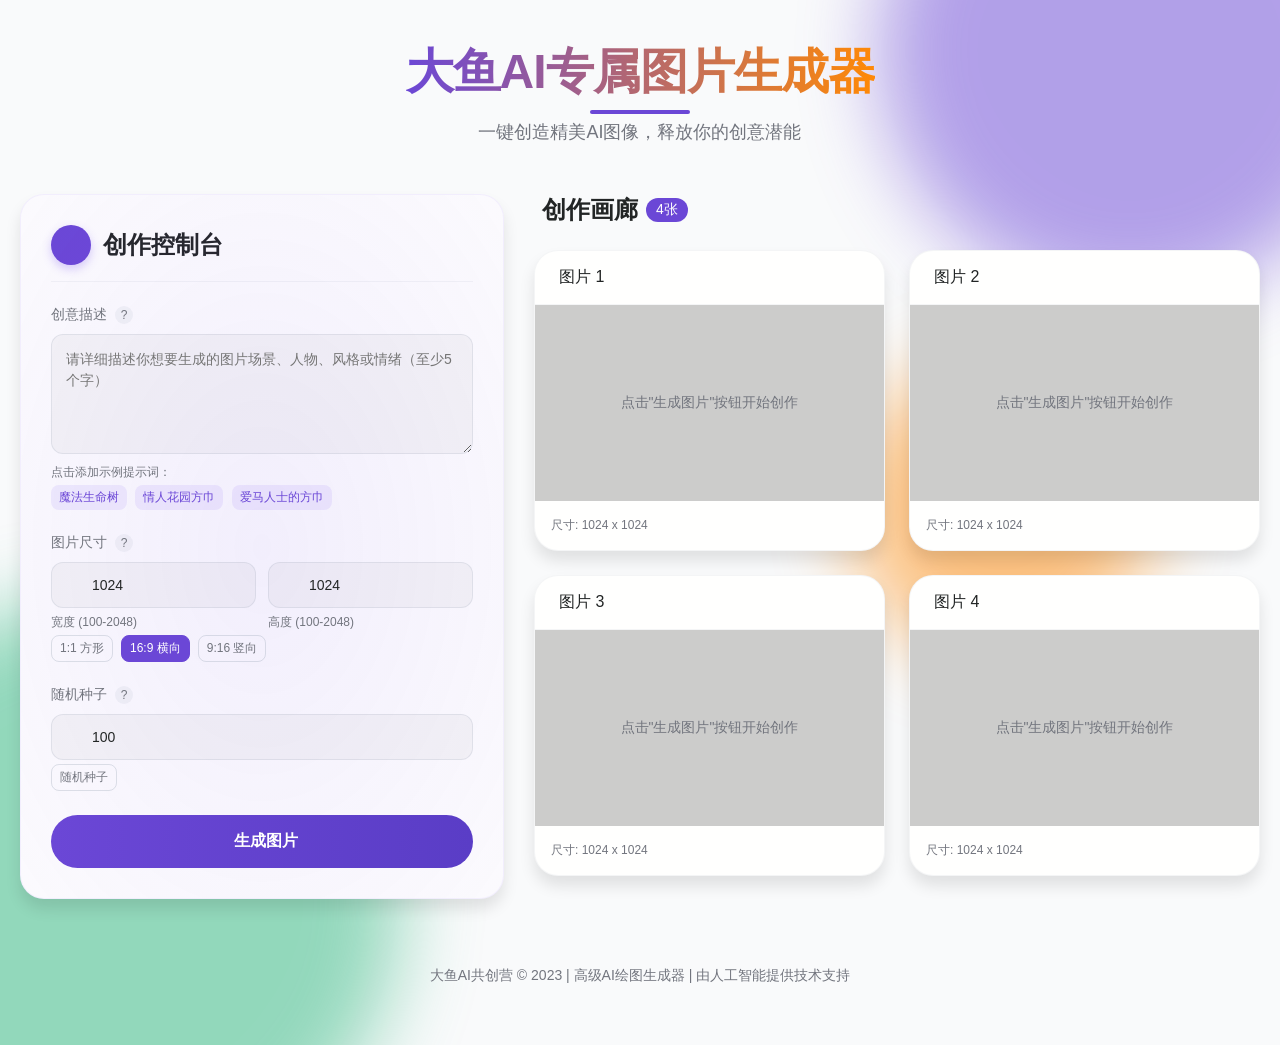
==== commit 5c6cdeb6: "ai文生图" ====
--- a/index.html
+++ b/index.html
@@ -1,287 +1,1388 @@
-﻿<!DOCTYPE html>
-<html>
-<head>
-<meta http-equiv="Content-Type" content="text/html; charset=utf-8">
-<title>小清新个人博客主页模板 - 用照片记录时光（lmlblog.com）</title>
-<meta name="Keywords" content="MAOLAI个人博客,lmlblog.com,个人网站,个人博客模板,个人网站模板" >
-<meta name="Description" content="MAOLAI个人博客,lmlblog.com,个人网站,个人博客模板,个人网站模板" >
-<link rel="shortcut icon" href="images/lmlblog.png"/>
-<script type="text/javascript" src="js/jquery.min.js" ></script>
-<link href="css/style.css" rel="stylesheet">
-<link rel="stylesheet" type="text/css" href="css/jquery.fancybox.css" media="screen" />
-<link rel="stylesheet" type="text/css" href="css/tips.css" />
-<script type="text/javascript">
-    $(document).ready(function() {
-      $('.fancybox').fancybox();
-      $(".fancybox-effects-c").fancybox({
-        wrapCSS    : 'fancybox-custom',
-        closeClick : true,
-        openEffect : 'none',
-        helpers : {
-          title : {
-            type : 'inside'
-          },
-          overlay : {
-            css : {
-              'background' : 'rgba(238,238,238,0.85)'
-            }
-          }
-        }
-      });
-        $("#single_1").fancybox({
-          helpers: {
-              title : {
-                  type : 'float'
-              }
-          }
-      });
-    });
-  </script>
-<style type="text/css">
-.fancybox-custom .fancybox-skin {
-	box-shadow: 0 0 50px #222;
-}
-</style>
-<script type="text/javascript">
-$(document).ready(function($){
-  //$('#container1').hotSpot();
- var _pop2 = $('#container2').hotSpot({
-    slideshow : false,
-    triggerBy : 'click',
-    autoHide : false
-  });
-  $('#image2').on('click',function(event){
-    _pop2.hideCurrentPop();
-  });
-
-  
-});
-</script>
+<!DOCTYPE html>
+<!-- saved from url=(0088)https://b0f9709f-1526-4d3b-825e-0546011d92fb-%2D1744448400-%2De89c097d.app.yourware.app/ -->
+<html lang="zh-CN"><head><meta http-equiv="Content-Type" content="text/html; charset=UTF-8">
+    
+    <meta name="viewport" content="width=device-width, initial-scale=1.0">
+    <title>AI绘图魔法师</title>
+    <link rel="stylesheet" href="./all.min.css">
+    <link rel="preconnect" href="https://fonts.googleapis.com/">
+    <link rel="preconnect" href="https://fonts.gstatic.com/" crossorigin="">
+    <link href="./css2" rel="stylesheet">
+    <style>
+        :root {
+            --primary: #7F5AF0; /* 梦幻紫 */
+            --primary-dark: #6B47D6; /* 深梦幻紫 */
+            --secondary: #2CB67D; /* 宝石绿 */
+            --accent: #FF8906; /* 明亮橙 */
+            --light: #FFFFFE; /* 纯白 */
+            --dark: #16161A; /* 深空黑 */
+            --gray-dark: #242629; /* 暗灰 */
+            --gray-light: #94A1B2; /* 淡灰 */
+            --error: #EF4565; /* 警告红 */
+            --success: #2CB67D; /* 成功绿 */
+            --shadow-sm: 0 4px 6px rgba(0, 0, 0, 0.1);
+            --shadow-md: 0 10px 15px rgba(0, 0, 0, 0.1);
+            --shadow-lg: 0 20px 25px rgba(0, 0, 0, 0.15);
+            --radius-sm: 8px;
+            --radius-md: 12px;
+            --radius-lg: 24px;
+            --radius-xl: 32px;
+            --radius-full: 9999px;
+            --transition: all 0.35s cubic-bezier(0.645, 0.045, 0.355, 1);
+        }
+
+        * {
+            margin: 0;
+            padding: 0;
+            box-sizing: border-box;
+        }
+
+        body {
+            font-family: 'Poppins', -apple-system, BlinkMacSystemFont, 'Segoe UI', Roboto, sans-serif;
+            background-color: var(--dark);
+            color: var(--light);
+            min-height: 100vh;
+            overflow-x: hidden;
+            position: relative;
+        }
+
+        /* Background decoration */
+        .bg-decoration {
+            position: fixed;
+            top: 0;
+            left: 0;
+            width: 100%;
+            height: 100%;
+            z-index: -1;
+            pointer-events: none;
+        }
+
+        .bg-blob {
+            position: absolute;
+            border-radius: 50%;
+            filter: blur(40px);
+            opacity: 0.5;
+        }
+
+        .blob-1 {
+            width: 500px;
+            height: 500px;
+            background: var(--primary);
+            top: -200px;
+            right: -100px;
+            animation: float 15s ease-in-out infinite;
+        }
+
+        .blob-2 {
+            width: 600px;
+            height: 600px;
+            background: var(--secondary);
+            bottom: -300px;
+            left: -200px;
+            animation: float 20s ease-in-out infinite reverse;
+        }
+
+        .blob-3 {
+            width: 300px;
+            height: 300px;
+            background: var(--accent);
+            top: 40%;
+            right: 10%;
+            animation: float 18s ease-in-out infinite 2s;
+        }
+
+        @keyframes float {
+            0%, 100% {
+                transform: translateY(0) scale(1);
+            }
+            50% {
+                transform: translateY(-20px) scale(1.05);
+            }
+        }
+
+        /* Main container */
+        .main-container {
+            max-width: 1400px;
+            margin: 0 auto;
+            padding: 40px 20px;
+            position: relative;
+            z-index: 1;
+            min-height: 100vh;
+            display: flex;
+            flex-direction: column;
+        }
+
+        /* Header */
+        .header {
+            text-align: center;
+            margin-bottom: 50px;
+            position: relative;
+        }
+
+        .title {
+            font-size: clamp(28px, 5vw, 48px);
+            font-weight: 800;
+            background: linear-gradient(to right, var(--primary), var(--accent));
+            -webkit-background-clip: text;
+            background-clip: text;
+            color: transparent;
+            margin-bottom: 16px;
+            letter-spacing: -1px;
+            position: relative;
+            display: inline-block;
+        }
+
+        .title::after {
+            content: "";
+            position: absolute;
+            bottom: -10px;
+            left: 50%;
+            transform: translateX(-50%);
+            width: 100px;
+            height: 4px;
+            background: var(--primary);
+            border-radius: var(--radius-full);
+            animation: pulse 2s infinite;
+        }
+
+        .subtitle {
+            color: var(--gray-light);
+            font-weight: 400;
+            font-size: 18px;
+            max-width: 600px;
+            margin: 0 auto;
+            opacity: 0;
+            animation: fadeIn 1s ease-out forwards 0.5s;
+        }
+
+        /* Content container */
+        .content-container {
+            display: grid;
+            grid-template-columns: 1fr 1.5fr;
+            gap: 30px;
+            flex: 1;
+        }
+
+        /* Control panel */
+        .control-panel {
+            background: var(--gray-dark);
+            border-radius: var(--radius-lg);
+            padding: 30px;
+            box-shadow: var(--shadow-lg);
+            position: relative;
+            overflow: hidden;
+            border: 1px solid rgba(127, 90, 240, 0.1);
+            height: fit-content;
+            opacity: 0;
+            transform: translateY(20px);
+            animation: slideUp 0.7s ease-out forwards 0.3s;
+        }
+
+        .control-panel::before {
+            content: "";
+            position: absolute;
+            top: -50%;
+            left: -50%;
+            width: 200%;
+            height: 200%;
+            background: radial-gradient(
+                ellipse at center,
+                rgba(127, 90, 240, 0.1) 0%,
+                rgba(0, 0, 0, 0) 70%
+            );
+            transform: translateZ(0);
+            pointer-events: none;
+        }
+
+        .panel-header {
+            display: flex;
+            align-items: center;
+            gap: 12px;
+            margin-bottom: 24px;
+            border-bottom: 1px solid rgba(148, 161, 178, 0.1);
+            padding-bottom: 16px;
+        }
+
+        .panel-icon {
+            width: 40px;
+            height: 40px;
+            background: var(--primary);
+            border-radius: var(--radius-full);
+            display: flex;
+            align-items: center;
+            justify-content: center;
+            font-size: 20px;
+            color: var(--light);
+            box-shadow: 0 4px 10px rgba(127, 90, 240, 0.3);
+        }
+
+        .panel-title {
+            color: var(--light);
+            font-size: 24px;
+            font-weight: 600;
+            margin: 0;
+        }
+
+        .error {
+            color: var(--light);
+            padding: 16px;
+            margin: 16px 0;
+            border-radius: var(--radius-md);
+            background: rgba(239, 69, 101, 0.1);
+            border-left: 4px solid var(--error);
+            display: none;
+            animation: shake 0.5s cubic-bezier(.36,.07,.19,.97) both;
+        }
+
+        .error i {
+            margin-right: 8px;
+            color: var(--error);
+        }
+
+        .control-group {
+            margin-bottom: 24px;
+            opacity: 0;
+            transform: translateY(10px);
+            animation: fadeUp 0.5s ease forwards;
+        }
+
+        .control-group:nth-child(2) {
+            animation-delay: 0.2s;
+        }
+
+        .control-group:nth-child(3) {
+            animation-delay: 0.4s;
+        }
+
+        .control-group:nth-child(4) {
+            animation-delay: 0.6s;
+        }
+
+        .control-group:nth-child(5) {
+            animation-delay: 0.8s;
+        }
+
+        .label-wrapper {
+            display: flex;
+            justify-content: space-between;
+            align-items: center;
+            margin-bottom: 10px;
+        }
+
+        label {
+            font-size: 14px;
+            font-weight: 500;
+            color: var(--gray-light);
+            display: flex;
+            align-items: center;
+        }
+
+        .tooltip {
+            display: inline-flex;
+            align-items: center;
+            justify-content: center;
+            width: 18px;
+            height: 18px;
+            border-radius: 50%;
+            background: rgba(148, 161, 178, 0.1);
+            margin-left: 8px;
+            font-size: 12px;
+            cursor: help;
+            position: relative;
+        }
+
+        .tooltip:hover::after {
+            content: attr(data-tooltip);
+            position: absolute;
+            bottom: 130%;
+            left: 50%;
+            transform: translateX(-50%);
+            background: var(--primary);
+            padding: 8px 12px;
+            border-radius: var(--radius-sm);
+            color: var(--light);
+            font-size: 12px;
+            font-weight: normal;
+            white-space: nowrap;
+            z-index: 10;
+            box-shadow: var(--shadow-md);
+        }
+
+        .tooltip:hover::before {
+            content: '';
+            position: absolute;
+            bottom: 125%;
+            left: 50%;
+            transform: translateX(-50%);
+            border: 6px solid transparent;
+            border-top-color: var(--primary);
+            z-index: 10;
+        }
+
+        .dimension-inputs {
+            display: flex;
+            gap: 12px;
+        }
+
+        .dimension-inputs .input-wrapper {
+            flex: 1;
+        }
+
+        .input-wrapper {
+            position: relative;
+        }
+
+        .input-icon {
+            position: absolute;
+            left: 14px;
+            top: 50%;
+            transform: translateY(-50%);
+            color: var(--gray-light);
+            font-size: 16px;
+        }
+
+        input[type="text"],
+        input[type="number"],
+        textarea {
+            width: 100%;
+            padding: 14px 14px 14px 40px;
+            background: rgba(255, 255, 255, 0.03);
+            border: 1px solid rgba(148, 161, 178, 0.2);
+            border-radius: var(--radius-md);
+            color: var(--light);
+            font-size: 14px;
+            font-family: inherit;
+            transition: var(--transition);
+        }
+
+        textarea {
+            min-height: 120px;
+            resize: vertical;
+            line-height: 1.5;
+            padding-left: 14px;
+        }
+
+        .textarea-wrapper .input-icon {
+            top: 14px;
+            transform: none;
+        }
+
+        input[type="text"]:focus,
+        input[type="number"]:focus,
+        textarea:focus {
+            outline: none;
+            border-color: var(--primary);
+            box-shadow: 0 0 0 2px rgba(127, 90, 240, 0.2);
+            background: rgba(127, 90, 240, 0.05);
+        }
+
+        .helper-text {
+            display: block;
+            font-size: 12px;
+            color: var(--gray-light);
+            margin-top: 6px;
+        }
+
+        .sample-prompt {
+            display: inline-block;
+            background: rgba(127, 90, 240, 0.1);
+            color: var(--primary);
+            font-size: 12px;
+            padding: 4px 8px;
+            border-radius: var(--radius-sm);
+            margin: 4px 4px 0 0;
+            cursor: pointer;
+            transition: var(--transition);
+        }
+
+        .sample-prompt:hover {
+            background: rgba(127, 90, 240, 0.2);
+        }
+
+        .option-btns {
+            display: flex;
+            gap: 8px;
+            margin-top: 4px;
+        }
+
+        .option-btn {
+            background: none;
+            border: 1px solid rgba(148, 161, 178, 0.3);
+            border-radius: var(--radius-sm);
+            color: var(--gray-light);
+            font-size: 12px;
+            padding: 4px 8px;
+            cursor: pointer;
+            transition: var(--transition);
+        }
+
+        .option-btn:hover {
+            background: rgba(255, 255, 255, 0.05);
+            color: var(--light);
+        }
+
+        .option-btn.active {
+            background: var(--primary);
+            color: var(--light);
+            border-color: var(--primary);
+        }
+
+        #generateBtn {
+            width: 100%;
+            padding: 16px 24px;
+            background: linear-gradient(to right, var(--primary), var(--primary-dark));
+            color: var(--light);
+            font-weight: 600;
+            font-size: 16px;
+            border: none;
+            border-radius: var(--radius-full);
+            margin-top: 16px;
+            cursor: pointer;
+            transition: var(--transition);
+            display: flex;
+            align-items: center;
+            justify-content: center;
+            gap: 8px;
+            position: relative;
+            overflow: hidden;
+            z-index: 1;
+        }
+
+        #generateBtn::before {
+            content: "";
+            position: absolute;
+            z-index: -1;
+            top: 0;
+            left: 0;
+            right: 0;
+            bottom: 0;
+            background: linear-gradient(to right, var(--secondary), var(--primary));
+            transform: scaleX(0);
+            transform-origin: 0 50%;
+            transition: transform 0.5s ease-out;
+            border-radius: var(--radius-full);
+        }
+
+        #generateBtn:hover::before {
+            transform: scaleX(1);
+        }
+
+        #generateBtn:hover {
+            box-shadow: 0 6px 15px rgba(127, 90, 240, 0.4);
+            transform: translateY(-2px);
+        }
+
+        #generateBtn:active {
+            transform: translateY(0);
+        }
+
+        #generateBtn:disabled {
+            background: var(--gray-light);
+            cursor: not-allowed;
+            transform: none;
+        }
+
+        #generateBtn:disabled::before {
+            display: none;
+        }
+
+        #loading {
+            display: none;
+            margin: 16px 0;
+            text-align: center;
+            position: relative;
+            padding: 16px;
+        }
+
+        .loader {
+            display: inline-block;
+            width: 40px;
+            height: 40px;
+            position: relative;
+        }
+
+        .loader div {
+            box-sizing: border-box;
+            display: block;
+            position: absolute;
+            width: 32px;
+            height: 32px;
+            margin: 4px;
+            border: 4px solid var(--primary);
+            border-radius: 50%;
+            animation: loader 1.2s cubic-bezier(0.5, 0, 0.5, 1) infinite;
+            border-color: var(--primary) transparent transparent transparent;
+        }
+
+        .loader div:nth-child(1) {
+            animation-delay: -0.45s;
+        }
+
+        .loader div:nth-child(2) {
+            animation-delay: -0.3s;
+        }
+
+        .loader div:nth-child(3) {
+            animation-delay: -0.15s;
+        }
+
+        @keyframes loader {
+            0% {
+                transform: rotate(0deg);
+            }
+            100% {
+                transform: rotate(360deg);
+            }
+        }
+
+        .loading-text {
+            display: block;
+            margin-top: 16px;
+            font-weight: 500;
+            color: var(--primary);
+        }
+
+        /* Gallery panel */
+        .gallery-panel {
+            position: relative;
+        }
+
+        .gallery-header {
+            display: flex;
+            align-items: center;
+            justify-content: space-between;
+            margin-bottom: 24px;
+            opacity: 0;
+            transform: translateY(20px);
+            animation: slideUp 0.7s ease-out forwards 0.5s;
+        }
+
+        .gallery-title {
+            font-size: 24px;
+            font-weight: 600;
+            color: var(--light);
+            display: flex;
+            align-items: center;
+            gap: 8px;
+        }
+
+        .gallery-badge {
+            display: inline-flex;
+            align-items: center;
+            justify-content: center;
+            background: var(--primary);
+            color: var(--light);
+            font-size: 14px;
+            font-weight: 500;
+            height: 24px;
+            padding: 0 10px;
+            border-radius: var(--radius-full);
+        }
+
+        .gallery-display {
+            display: grid;
+            grid-template-columns: repeat(2, 1fr);
+            gap: 24px;
+            margin-bottom: 30px;
+        }
+
+        .image-card {
+            position: relative;
+            background: var(--gray-dark);
+            border-radius: var(--radius-lg);
+            overflow: hidden;
+            transition: var(--transition);
+            box-shadow: var(--shadow-md);
+            opacity: 0;
+            transform: scale(0.95) translateY(20px);
+            animation: scaleIn 0.7s ease-out forwards;
+            border: 1px solid rgba(148, 161, 178, 0.1);
+        }
+
+        .image-card:nth-child(1) {
+            animation-delay: 0.6s;
+        }
+
+        .image-card:nth-child(2) {
+            animation-delay: 0.7s;
+        }
+
+        .image-card:nth-child(3) {
+            animation-delay: 0.8s;
+        }
+
+        .image-card:nth-child(4) {
+            animation-delay: 0.9s;
+        }
+
+        .image-card:hover {
+            transform: translateY(-8px);
+            box-shadow: var(--shadow-lg);
+            border-color: rgba(127, 90, 240, 0.3);
+        }
+
+        .image-card-header {
+            padding: 16px;
+            display: flex;
+            align-items: center;
+            justify-content: space-between;
+            border-bottom: 1px solid rgba(148, 161, 178, 0.1);
+        }
+
+        .image-card-title {
+            font-size: 16px;
+            font-weight: 500;
+            color: var(--light);
+            display: flex;
+            align-items: center;
+            gap: 8px;
+        }
+
+        .image-card-title i {
+            color: var(--primary);
+        }
+
+        .image-container {
+            aspect-ratio: 16/9;
+            background: rgba(0, 0, 0, 0.2);
+            display: flex;
+            align-items: center;
+            justify-content: center;
+            position: relative;
+            overflow: hidden;
+        }
+
+        .image-placeholder {
+            color: var(--gray-light);
+            font-size: 14px;
+            text-align: center;
+            padding: 20px;
+        }
+
+        .image-container img {
+            width: 100%;
+            height: 100%;
+            object-fit: cover;
+            transition: transform 0.5s ease;
+        }
+
+        .image-card:hover .image-container img {
+            transform: scale(1.05);
+        }
+
+        .image-card-footer {
+            padding: 16px;
+            display: flex;
+            align-items: center;
+            justify-content: space-between;
+        }
+
+        .card-info {
+            font-size: 12px;
+            color: var(--gray-light);
+        }
+
+        .download-btn {
+            background: var(--accent);
+            color: var(--dark);
+            font-weight: 500;
+            font-size: 14px;
+            padding: 8px 16px;
+            border: none;
+            border-radius: var(--radius-full);
+            cursor: pointer;
+            display: flex;
+            align-items: center;
+            gap: 6px;
+            transition: var(--transition);
+            display: none;
+        }
+
+        .download-btn i {
+            font-size: 16px;
+        }
+
+        .download-btn:hover {
+            transform: translateY(-2px);
+            box-shadow: 0 4px 10px rgba(255, 137, 6, 0.3);
+        }
+
+        /* Animations */
+        @keyframes pulse {
+            0%, 100% {
+                opacity: 0.6;
+                transform: translateX(-50%) scaleX(1);
+            }
+            50% {
+                opacity: 1;
+                transform: translateX(-50%) scaleX(1.1);
+            }
+        }
+
+        @keyframes fadeUp {
+            from {
+                opacity: 0;
+                transform: translateY(10px);
+            }
+            to {
+                opacity: 1;
+                transform: translateY(0);
+            }
+        }
+
+        @keyframes slideUp {
+            from {
+                opacity: 0;
+                transform: translateY(20px);
+            }
+            to {
+                opacity: 1;
+                transform: translateY(0);
+            }
+        }
+
+        @keyframes scaleIn {
+            from {
+                opacity: 0;
+                transform: scale(0.95) translateY(20px);
+            }
+            to {
+                opacity: 1;
+                transform: scale(1) translateY(0);
+            }
+        }
+
+        @keyframes fadeIn {
+            from {
+                opacity: 0;
+            }
+            to {
+                opacity: 1;
+            }
+        }
+
+        @keyframes shake {
+            10%, 90% {
+                transform: translateX(-1px);
+            }
+            20%, 80% {
+                transform: translateX(2px);
+            }
+            30%, 50%, 70% {
+                transform: translateX(-4px);
+            }
+            40%, 60% {
+                transform: translateX(4px);
+            }
+        }
+
+        /* Image generation effect */
+        .generating {
+            position: relative;
+        }
+
+        .generating::before {
+            content: "";
+            position: absolute;
+            top: 0;
+            left: 0;
+            width: 100%;
+            height: 100%;
+            background: linear-gradient(90deg, 
+                rgba(0, 0, 0, 0) 0%, 
+                rgba(127, 90, 240, 0.1) 50%, 
+                rgba(0, 0, 0, 0) 100%);
+            background-size: 200% 100%;
+            animation: shimmer 1.5s infinite;
+            z-index: 1;
+        }
+
+        @keyframes shimmer {
+            0% {
+                background-position: 200% 0;
+            }
+            100% {
+                background-position: -200% 0;
+            }
+        }
+
+        /* Success indicator */
+        .success-icon {
+            position: absolute;
+            top: 50%;
+            left: 50%;
+            transform: translate(-50%, -50%) scale(0);
+            width: 80px;
+            height: 80px;
+            background: rgba(44, 182, 125, 0.9);
+            border-radius: 50%;
+            display: flex;
+            align-items: center;
+            justify-content: center;
+            color: var(--light);
+            font-size: 40px;
+            z-index: 3;
+            opacity: 0;
+            transition: all 0.3s cubic-bezier(0.175, 0.885, 0.32, 1.275);
+        }
+
+        .success .success-icon {
+            animation: successPop 0.5s forwards;
+        }
+
+        @keyframes successPop {
+            0% {
+                transform: translate(-50%, -50%) scale(0);
+                opacity: 0;
+            }
+            70% {
+                transform: translate(-50%, -50%) scale(1.1);
+                opacity: 1;
+            }
+            100% {
+                transform: translate(-50%, -50%) scale(1);
+                opacity: 1;
+            }
+        }
+
+        /* Footer */
+        .footer {
+            text-align: center;
+            margin-top: 40px;
+            padding: 20px 0;
+            color: var(--gray-light);
+            font-size: 14px;
+            opacity: 0;
+            animation: fadeIn 1s ease forwards 1.2s;
+        }
+
+        .footer a {
+            color: var(--primary);
+            text-decoration: none;
+            transition: var(--transition);
+        }
+
+        .footer a:hover {
+            color: var(--accent);
+        }
+
+        /* Responsive */
+        @media (max-width: 1024px) {
+            .content-container {
+                grid-template-columns: 1fr;
+            }
+            
+            .gallery-display {
+                grid-template-columns: repeat(2, 1fr);
+            }
+            
+            .control-panel {
+                order: 0;
+            }
+            
+            .gallery-panel {
+                order: 1;
+            }
+        }
+
+        @media (max-width: 768px) {
+            .main-container {
+                padding: 20px 15px;
+            }
+            
+            .gallery-display {
+                grid-template-columns: 1fr;
+            }
+            
+            .dimension-inputs {
+                flex-direction: column;
+                gap: 16px;
+            }
+            
+            .title {
+                font-size: 28px;
+            }
+            
+            .subtitle {
+                font-size: 16px;
+            }
+        }
+
+        /* Dark mode optimization */
+        @media (prefers-color-scheme: dark) {
+            :root {
+                --primary: #7F5AF0;
+                --primary-dark: #6B47D6;
+                --secondary: #2CB67D;
+                --accent: #FF8906;
+                --light: #FFFFFE;
+                --dark: #16161A;
+                --gray-dark: #242629;
+                --gray-light: #94A1B2;
+            }
+        }
+
+        /* Light mode optimization */
+        @media (prefers-color-scheme: light) {
+            :root {
+                --primary: #6B47D6;
+                --primary-dark: #5A3DC6;
+                --secondary: #2CB67D;
+                --accent: #FF8906;
+                --light: #FFFFFE;
+                --dark: #222525;
+                --gray-dark: #F2F4F8;
+                --gray-light: #72757E;
+            }
+            
+            body {
+                background-color: #F9FAFB;
+                color: var(--dark);
+            }
+            
+            .control-panel {
+                background: var(--light);
+                box-shadow: var(--shadow-md);
+            }
+            
+            .image-card {
+                background: var(--light);
+            }
+            
+            .panel-title, .gallery-title, .image-card-title {
+                color: var(--dark);
+            }
+            
+            input[type="text"],
+            input[type="number"],
+            textarea {
+                background: rgba(0, 0, 0, 0.03);
+                color: var(--dark);
+            }
+
+            input[type="text"]:focus,
+            input[type="number"]:focus,
+            textarea:focus {
+                background: rgba(127, 90, 240, 0.05);
+            }
+            
+            .image-placeholder {
+                color: var(--gray-light);
+            }
+        }
+    </style>
 </head>
-<body style="cursor: url(images/cursor.gif),auto;">
-<header id="container2" style="background: #226039 url(images/bg-girl.jpg) center 0 scroll no-repeat;">
-  <div class="popover left" data-easein="cardInLeft" data-easeout="cardOutLeft" id="pop7">
-    <div class="arrow"></div>
-    <div class="popover-inner">
-      <div class="popover-content">
-        <p>一个人旅行，不理会繁杂的琐事，自由自在地，去体验一个城市，一段故事，留下一片欢笑。</p>
-      </div>
+<body>
+    <div class="bg-decoration">
+        <div class="bg-blob blob-1"></div>
+        <div class="bg-blob blob-2"></div>
+        <div class="bg-blob blob-3"></div>
     </div>
-  </div>
-  <div class="popover right" data-easein="cardInRight" data-easeout="cardOutRight" id="pop6">
-    <div class="arrow"></div>
-    <div class="popover-inner">
-      <div class="popover-content">
-        <p>欠自己的旅行，终有一天，要还给自己。</p>
-      </div>
+    
+    <div class="main-container">
+        <header class="header">
+            <h1 class="title">大鱼AI专属图片生成器</h1>
+            <p class="subtitle">一键创造精美AI图像，释放你的创意潜能</p>
+        </header>
+        
+        <div class="content-container">
+            <!-- 左侧操作面板 -->
+            <div class="control-panel">
+                <div class="panel-header">
+                    <div class="panel-icon"><i class="fas fa-wand-magic-sparkles"></i></div>
+                    <h2 class="panel-title">创作控制台</h2>
+                </div>
+                
+                <div class="error" id="errorMsg"><i class="fas fa-circle-exclamation"></i><span class="error-text"></span></div>
+                
+                <div class="control-group">
+                    <div class="label-wrapper">
+                        <label for="prompt">创意描述 <span class="tooltip" data-tooltip="越详细的描述会产生越精确的图片效果">?</span></label>
+                    </div>
+                    <div class="input-wrapper textarea-wrapper">
+                        <textarea id="prompt" placeholder="请详细描述你想要生成的图片场景、人物、风格或情绪（至少5个字）" required=""></textarea>
+                    </div>
+                    <span class="helper-text">点击添加示例提示词：</span>
+                    <div>
+                        <span class="sample-prompt" onclick="addSamplePrompt(&#39;At the center, a lush Tree of Life emits a faint glow, with its roots spreading and intertwining. Surrounding the tree are lively mythical creatures. A unicorn paces gracefully, a phoenix spreads its wings as if ready to soar, and a spirit snake winds and coils. Fantastical plants dot the surroundings. Their leaves glimmer with fluorescent light, and the flowers exude an otherworldly glow. The base color is pure, scattered across a pastel - colored dreamy sky. The overall color scheme is soft, interweaving pink, blue, and green, creating an ethereal, mysterious, and vibrant atmosphere of a parallel world. The edges of the picture are adorned with exquisite magical runes..&#39;)">魔法生命树</span>
+                        <span class="sample-prompt" onclick="addSamplePrompt(&#39;Imitating Hermès scarves, there is a dreamy flower realm with uniquely shaped flowers. The high-end tones of pink, purple, and blue are intertwined. Ribbons wind around the flowers, and there are delicate French acanthus patterns on the edges.Hermès, an epitome of extravagance, unfurls its resplendent aesthetic. Predominated by the quintessential orange - brown chromatic scheme, a veritable profusion of blossoms—irises with their curvaceous elegance, roses exuding perennial allure, and lilies radiating serene grace—interlace in a luxuriantly - layered assemblage. Each petal is delineated with painstakingly meticulous lines, while the brand iconic lock emblem imparts a tincture of hallowed sophistication.&#39;)">情人花园方巾</span>
+                        <span class="sample-prompt" onclick="addSamplePrompt(&#39;The petals are outlined with fine lines, and it is matched with the brand iconic lock pattern.The Hermes equestrian-themed flower pattern combines galloping horses with flowers. Daisies bloom beside the reins, and the horse hooves step through the flower bushes. There is the outline of a vintage carriage in the background,and the color scheme is a solid color border with a classic background.&#39;)">爱马人士的方巾</span>
+                    </div>
+                </div>
+                
+                <div class="control-group">
+                    <div class="label-wrapper">
+                        <label for="width">图片尺寸 <span class="tooltip" data-tooltip="选择适合你需要的图片比例和尺寸">?</span></label>
+                    </div>
+                    <div class="dimension-inputs">
+                        <div class="input-wrapper">
+                            <i class="fas fa-arrows-left-right input-icon"></i>
+                            <input type="number" id="width" value="1024" min="100" max="2048" required="">
+                            <span class="helper-text">宽度 (100-2048)</span>
+                        </div>
+                        <div class="input-wrapper">
+                            <i class="fas fa-arrows-up-down input-icon"></i>
+                            <input type="number" id="height" value="1024" min="100" max="2048" required="">
+                            <span class="helper-text">高度 (100-2048)</span>
+                        </div>
+                    </div>
+                    <div class="option-btns">
+                        <button type="button" class="option-btn" onclick="setDimensions(1024, 1024)">1:1 方形</button>
+                        <button type="button" class="option-btn active" onclick="setDimensions(1024, 576)">16:9 横向</button>
+                        <button type="button" class="option-btn" onclick="setDimensions(576, 1024)">9:16 竖向</button>
+                    </div>
+                </div>
+                
+                <div class="control-group">
+                    <div class="label-wrapper">
+                        <label for="seed">随机种子 <span class="tooltip" data-tooltip="相同的种子值会产生相似的图片，可以尝试不同的值获得不同效果">?</span></label>
+                    </div>
+                    <div class="input-wrapper">
+                        <i class="fas fa-dice input-icon"></i>
+                        <input type="number" id="seed" value="100" min="0" required="">
+                    </div>
+                    <div class="option-btns">
+                        <button type="button" class="option-btn" onclick="randomizeSeed()">随机种子</button>
+                    </div>
+                </div>
+                
+                <button id="generateBtn" onclick="generateImages()">
+                    <i class="fas fa-bolt"></i> 生成图片
+                </button>
+                
+                <div id="loading">
+                    <div class="loader">
+                        <div></div>
+                        <div></div>
+                        <div></div>
+                        <div></div>
+                    </div>
+                    <span class="loading-text">正在创作精美图片，请稍候...</span>
+                </div>
+            </div>
+            
+            <!-- 右侧图片显示面板 -->
+            <div class="gallery-panel">
+                <div class="gallery-header">
+                    <h2 class="gallery-title">
+                        <i class="fas fa-images"></i> 创作画廊
+                        <span class="gallery-badge">4张</span>
+                    </h2>
+                </div>
+                
+                <div class="gallery-display">
+                    <div class="image-card">
+                        <div class="image-card-header">
+                            <h3 class="image-card-title">
+                                <i class="fas fa-image"></i> 图片 1
+                            </h3>
+                        </div>
+                        <div class="image-container">
+                            <div class="image-placeholder">
+                                <i class="fas fa-mountain-sun" style="font-size: 32px; margin-bottom: 10px; opacity: 0.5;"></i>
+                                <p>点击"生成图片"按钮开始创作</p>
+                            </div>
+                            <img id="generatedImage1" alt="生成的图片1" style="display: none;">
+                            <div class="success-icon"><i class="fas fa-check"></i></div>
+                        </div>
+                        <div class="image-card-footer">
+                            <span class="card-info">尺寸: <span class="dimension-info">1024 x 576</span></span>
+                            <button class="download-btn" id="downloadBtn1" style="display: none;">
+                                <i class="fas fa-download"></i> 下载图片
+                            </button>
+                        </div>
+                    </div>
+                    
+                    <div class="image-card">
+                        <div class="image-card-header">
+                            <h3 class="image-card-title">
+                                <i class="fas fa-image"></i> 图片 2
+                            </h3>
+                        </div>
+                        <div class="image-container">
+                            <div class="image-placeholder">
+                                <i class="fas fa-city" style="font-size: 32px; margin-bottom: 10px; opacity: 0.5;"></i>
+                                <p>点击"生成图片"按钮开始创作</p>
+                            </div>
+                            <img id="generatedImage2" alt="生成的图片2" style="display: none;">
+                            <div class="success-icon"><i class="fas fa-check"></i></div>
+                        </div>
+                        <div class="image-card-footer">
+                            <span class="card-info">尺寸: <span class="dimension-info">1024 x 576</span></span>
+                            <button class="download-btn" id="downloadBtn2" style="display: none;">
+                                <i class="fas fa-download"></i> 下载图片
+                            </button>
+                        </div>
+                    </div>
+                    
+                    <div class="image-card">
+                        <div class="image-card-header">
+                            <h3 class="image-card-title">
+                                <i class="fas fa-image"></i> 图片 3
+                            </h3>
+                        </div>
+                        <div class="image-container">
+                            <div class="image-placeholder">
+                                <i class="fas fa-person-rays" style="font-size: 32px; margin-bottom: 10px; opacity: 0.5;"></i>
+                                <p>点击"生成图片"按钮开始创作</p>
+                            </div>
+                            <img id="generatedImage3" alt="生成的图片3" style="display: none;">
+                            <div class="success-icon"><i class="fas fa-check"></i></div>
+                        </div>
+                        <div class="image-card-footer">
+                            <span class="card-info">尺寸: <span class="dimension-info">1024 x 576</span></span>
+                            <button class="download-btn" id="downloadBtn3" style="display: none;">
+                                <i class="fas fa-download"></i> 下载图片
+                            </button>
+                        </div>
+                    </div>
+                    
+                    <div class="image-card">
+                        <div class="image-card-header">
+                            <h3 class="image-card-title">
+                                <i class="fas fa-image"></i> 图片 4
+                            </h3>
+                        </div>
+                        <div class="image-container">
+                            <div class="image-placeholder">
+                                <i class="fas fa-robot" style="font-size: 32px; margin-bottom: 10px; opacity: 0.5;"></i>
+                                <p>点击"生成图片"按钮开始创作</p>
+                            </div>
+                            <img id="generatedImage4" alt="生成的图片4" style="display: none;">
+                            <div class="success-icon"><i class="fas fa-check"></i></div>
+                        </div>
+                        <div class="image-card-footer">
+                            <span class="card-info">尺寸: <span class="dimension-info">1024 x 576</span></span>
+                            <button class="download-btn" id="downloadBtn4" style="display: none;">
+                                <i class="fas fa-download"></i> 下载图片
+                            </button>
+                        </div>
+                    </div>
+                </div>
+            </div>
+        </div>
+        
+        <footer class="footer">
+            <p>大鱼AI共创营 © 2023 | 高级AI绘图生成器 | 由人工智能提供技术支持</p>
+        </footer>
     </div>
-  </div>
-  <img src="http://www.lmlblog.com/time/images/arrow1.png" alt="info" class="info-icon info-icon1" data-target="pop7"  /> <img src="http://www.lmlblog.com/time/images/arrow1.png" alt="info" class="info-icon info-icon2" data-target="pop6"  />
-  <div class="quotes">
-    <div class="text5">时光·记录</div>
-    <p>一生至少该有一次，为了某个人而忘了自己，不求有结果，不求同行，不求曾经拥有，甚至不求你爱我，只求在我最美的年华里，遇到你。(再美的回忆还是会淡忘，只能让相片定格那瞬间。)</p>
-    <div class="flower"> <a href="#" class="make">咔嚓</a>
-      <div class="mess">
-        <ul class="reset">
-            <li><a class="fancybox" data-fancybox-group="gallery" href="images/img1.jpg"><img src="http://www.lmlblog.com/time/images/img1.jpg" alt="小清新个人博客主页"></a></li>
-            <li><a class="fancybox" data-fancybox-group="gallery" href="images/img2.jpg"><img src="http://www.lmlblog.com/time/images/img2.jpg" alt="小清新个人博客主页"></a></li>
-            <li><a class="fancybox" data-fancybox-group="gallery" href="images/img3.jpg"><img src="http://www.lmlblog.com/time/images/img3.jpg" alt="小清新个人博客主页"></a></li>
-            <li><a class="fancybox" data-fancybox-group="gallery" href="images/img4.jpg"><img src="http://www.lmlblog.com/time/images/img4.jpg" alt="小清新个人博客主页"></a></li>
-            <li><a class="fancybox" data-fancybox-group="gallery" href="images/img5.jpg"><img src="http://www.lmlblog.com/time/images/img5.jpg" alt="小清新个人博客主页"></a></li>
-            <li><a class="fancybox" data-fancybox-group="gallery" href="images/img6.jpg"><img src="http://www.lmlblog.com/time/images/img6.jpg" alt="小清新个人博客主页"></a></li>
-            <li><a class="fancybox" data-fancybox-group="gallery" href="images/img7.jpg"><img src="http://www.lmlblog.com/time/images/img7.jpg" alt="小清新个人博客主页"></a></li>
-            <li><a class="fancybox" data-fancybox-group="gallery" href="images/img8.jpg"><img src="http://www.lmlblog.com/time/images/img8.jpg" alt="小清新个人博客主页"></a></li>
-            <li><a class="fancybox" data-fancybox-group="gallery" href="images/img9.jpg"><img src="http://www.lmlblog.com/time/images/img9.jpg" alt="小清新个人博客主页"></a></li>
-            <li><a class="fancybox" data-fancybox-group="gallery" href="images/img10.jpg"><img src="http://www.lmlblog.com/time/images/img10.jpg" alt="小清新个人博客主页"></a></li>
-            <li><a class="fancybox" data-fancybox-group="gallery" href="images/img11.jpg"><img src="http://www.lmlblog.com/time/images/img11.jpg" alt="小清新个人博客主页"></a></li>
-            <li><a class="fancybox" data-fancybox-group="gallery" href="images/img12.jpg"><img src="http://www.lmlblog.com/time/images/img12.jpg" alt="小清新个人博客主页"></a></li>
-            <li><a class="fancybox" data-fancybox-group="gallery" href="images/img13.jpg"><img src="http://www.lmlblog.com/time/images/img13.jpg" alt="小清新个人博客主页"></a></li>
-            <li><a class="fancybox" data-fancybox-group="gallery" href="images/img14.jpg"><img src="http://www.lmlblog.com/time/images/img14.jpg" alt="小清新个人博客主页"></a></li>
-            <li><a class="fancybox" data-fancybox-group="gallery" href="images/img15.jpg"><img src="http://www.lmlblog.com/time/images/img15.jpg" alt="小清新个人博客主页"></a></li>
-        </ul>
-      </div>
-    </div>
-  </div>
-  <div id="nav" class="menu--container">
-    <ul id="menu-0" class="menu">
-       <li id="menu-item-1" class="menu-item-1"><a href="about.html">关于我</a></li>
-      <li id="menu-item-2" class="menu-item-2"><a href="banner.html">图片下载</a></li>
-      <li id="menu-item-3" class="menu-item-3"><a href="/time/">碎言碎语</a></li>
-      <li id="menu-item-4" class="menu-item-4"><a href="http://www.lmlblog.com/time/man.html">慢生活</a></li>
-      <li id="menu-item-5" class="menu-item-5"><a href="zahuopu.html">杂货铺</a></li>
-      <li id="menu-item-6" class="menu-item-6"><a href="liuyan.html">留言板</a></li>
-      <li id="menu-item-7" class="menu-item-7"><a href="xiazai.html">下载</a></li>
-    </ul>
-  </div>
-</header>
-<style type="text/css">
-body{
-  background: url(images/lmlblog.jpg) no-repeat center top fixed;
-    background-size: cover;
-}
-h1.t_nav span {
-    color: #FFF;
-}
-h1.t_nav {
-    border-bottom: #FFFFFF 1px solid;
-}
-  .post-like,.post-red {
-    top: -35px;
-    right: 10px;
-    margin-right: 20px;
-}
-</style>
-<h1 class="t_nav"><span>奔忙中，你来我往，遇见的都是缘分。茫茫人海，一生当中的擦肩相遇少之可怜，更何况相识与相知。</span><a href="#" class="n2">碎言碎语</a></h1>
-<div class="bloglist">
-<ul class="arrow_box">
-    <div class="sy">
-      <img src="http://www.lmlblog.com/shuo/uploads/allimg/160708/1-160FQ63G5-53.jpg" alt="美丽的风景
-">
-      <p>　人这一生要走很长很长的路，沿途必定要经过很多风景，其中当然不乏让你怦然心动的美丽风景。但你要清楚，不是所有你喜欢的风景都能属于你。有些风景，你只能是路过，只能是欣赏，然后，要毅然决然地继续向前，走自己的路。</p>
-    </div>
-    <m class="post-red"> <a href="#" class="favorite">阅读更多>></a> </m>
-    <span class="dateview">2016-10-06</span>
-  </ul>
-  <ul class="arrow_box">
-    <div class="sy">
-      <img src="http://www.lmlblog.com/shuo/uploads/allimg/160724/1-160H41T423-50.jpg" alt="独留我一个
-">
-      <p>　蓦然回首，我们依然会记得遇见时的那一份怦然心动，一起许下的誓言;你若不离不弃，我便生死相依最终被流年湮灭了。爱情，大多数是经得起风雨，耐不住平淡。曾深情地注视你说过：从齐肩短发陪你到长发及腰再到白发飘飘，你半路离散，独留我一个人，天荒地老;一个人，细水长流。
-</p>
-    </div>
-    <m class="post-red"> <a href="#" class="favorite">阅读更多>></a> </m>
-    <span class="dateview">2016-10-06</span>
-  </ul>
-  <ul class="arrow_box">
-    <div class="sy">
-      <img src="http://www.lmlblog.com/time/images/07.jpg" alt="茫茫人海中，我们相遇
-">
-      <p>　茫茫人海中，每一天我们都在演绎或观望着悲欢离合的故事结局，每一天我们都在重复着相遇和别离。不同的人在我们的生命里来来去去，我们都会有着不一样的感受。唯一相同的是，相遇时那一份温暖的感动，离别时那一种依依不舍的眷念。</p>
-    </div>
-    <m class="post-red"> <a href="#" class="favorite">阅读更多>></a></m>
-    <span class="dateview">2016-10-06</span>
-  </ul>
-  <ul class="arrow_box">
-    <div class="sy">
-     <img src="http://www.lmlblog.com/shuo/uploads/allimg/160813/1-160Q3192937.jpg" alt="2016最新早安心语
-">
-      <p>　不管怎样，生活还是要继续向前走去。有的时候伤害和失败不见得是一件坏事，它会让你变得更好，孤单和失落亦是如此。每件事到最后一定会变成一件好事，只要你能够走到最后。</p>
-    </div>
-    <m class="post-red"> <a href="#" class="favorite">阅读更多>></a> </m>
-    <span class="dateview">2016-10-06</span>
-  </ul>
-  <ul class="arrow_box">
-    <div class="sy">
-      <img src="http://www.lmlblog.com/shuo/uploads/allimg/160813/1-160Q31UQ5.jpg" alt="为什么一定要忘记呢，欢颜抑或泪别。相遇或分开?我们一直都在旅行列车上，沿途的风景，有些记住了，有些只是掠过眼底，想记住的，自然隔年想起，不该记住的，纵然再美丽都不会触动心灵。随缘吧，只有如此，才是生活。">
-      <p>　为什么一定要忘记呢，欢颜抑或泪别。相遇或分开?我们一直都在旅行列车上，沿途的风景，有些记住了，有些只是掠过眼底，想记住的，自然隔年想起，不该记住的，纵然再美丽都不会触动心灵。随缘吧，只有如此，才是生活。</p>
-    </div>
-    <m class="post-red"> <a href="#" class="favorite">阅读更多>></a> </m>
-    <span class="dateview">2016-08-16</span>
-  </ul>
-  <ul class="arrow_box">
-    <div class="sy">
-      <img src="http://www.lmlblog.com/shuo/uploads/allimg/160821/1-160R1155206.jpg" alt="上课爱睡觉的你
-">
-      <p>　风吹落了泪，孤寂的夜我再次想起了你，你我今生注定无缘，如若重来，我不再选择去爱，只是在你身边默默无闻做你的影子就够了！</p>
-    </div>
-    <m class="post-red"> <a href="#" class="favorite">阅读更多>></a> </m>
-    <span class="dateview">2016-10-06</span>
-  </ul>
-  <ul class="arrow_box">
-    <div class="sy">
-      <img src="http://www.lmlblog.com/time/images/06.jpg" alt="拍照街头店铺">
-      <p>　一年走过，才发现你只能是深藏我心里的一个角色，不能拿出来对白也不能拿出来爱。</p>
-    </div>
-    <m class="post-red"> <a href="#" class="favorite">阅读更多>></a> </m>
-    <span class="dateview">2016-10-06</span>
-  </ul>
-  <ul class="arrow_box">
-    <div class="sy">
-      <img src="http://www.lmlblog.com/time/images/05.jpg" alt="唯美拍照">
-      <p>　多少次，寻着记忆的气息误入梦的缝隙，看见昔日的痕迹：一川烟草，一带秋水，隔江望那瞬间消逝的美丽。泛黄的日记，写满了雾的飘逸，笔下翻动的岁月，某年月，某年月，某年月里不见了你的身影。</p>
-    </div>
-    <m class="post-red"> <a href="#" class="favorite">阅读更多>></a> </m>
-    <span class="dateview">2016-10-06</span>
-  </ul>
-  <ul class="arrow_box">
-    <div class="sy">
-      <img src="http://www.lmlblog.com/time/images/04.jpg">
-      <p>　幸福如果是风筝的话，那我的短信就是吹动风筝的风。愿收到我的短信的人，幸福都会飞得像风筝一样高，心情永远是一片晴空！</p>
-    </div>
-    <m class="post-red"> <a href="#" class="favorite">阅读更多>></a> </m>
-    <span class="dateview">2016-10-06</span>
-  </ul>
-  <ul class="arrow_box">
-    <div class="sy">
-     <img src="http://www.lmlblog.com/time/images/03.jpg">
-      <p>　也许心还会常常怀念的，想想每天都可以看到你的快乐时光，在没有你的地方我还是离开那关于你的消息。</p>
-    </div>
-    <m class="post-red"> <a href="http://www.lmlblog.com/blog/13/" class="favorite">阅读更多>></a> </m>
-    <span class="dateview">2016-10-06</span>
-  </ul>
-  <ul class="arrow_box">
-    <div class="sy">
-      <img src="http://www.lmlblog.com/time/images/02.jpg">
-      <p>　一个人总要走陌生的路，看陌生的风景，听陌生的歌，然后在某个不经意的瞬间，你会发现，原本费尽心机想要忘记的事情真的就这么忘记了。</p>
-    </div>
-    <m class="post-red"> <a href="#" class="favorite">阅读更多>></a> </m>
-    <span class="dateview">2016-10-06</span>
-  </ul>
-  <ul class="arrow_box">
-    <div class="sy">
-     <img src="http://www.lmlblog.com/time/images/01.jpg">
-      <p>　时间漫步过宿命的转轮，覆盖住纷繁的凡世，事过境迁，早已是物是人非了。转眼间，岁月匆匆。四千多日子从我手中溜去，如同一滴水滴在大海里。没有声音，没有影子，没有任何踪影。</p>
-    </div>
-    <m class="post-red"> <a href="#" class="favorite">阅读更多>></a> </m>
-    <span class="dateview">2016-10-06</span>
-  </ul>
-<div class="post-nav-right"><p><a target="_blank" href="http://www.lmlblog.com/wo/newstalk/" >加载更多</a></p></div> 
-</div>
-<div class="blank"></div>
-<footer>
-  <div class="footavatar"> <img src="http://www.lmlblog.com/blog/about/images/me.png" class="footphoto">
-    <ul class="footinfo">
-      <p class="fname"><a href="http://www.lmlblog.com/blog/about/" >MAOLAI</a> </p>
-      <p class="finfo">兴趣：上网，旅行，音乐，骑自行车</p>
-      <p class="finfo">性格：外冷内热、小逗比、</p>
-      <div style="float:right;font-size: 16px;">——离开，只为遇见更好的自己</div>
-    </ul>
-  </div>
-  <section class="visitor">
-    <div style="margin-bottom:10px; ">
-      <h2 style="float: left;">左邻右舍</h2>
-      <h2 style="float: right;"><a href="http://www.lmlblog.com/time/liuyan.html" target="_blank">更多</a></h2>
-    </div>
-    <ul>
-     <li><a href="http://www.lmlblog.com/wo/" rel="nofollw" title="个人生活点滴记录博客"><img src="http://www.lmlblog.com/time/images/s16.jpg"></a></li>
-      <li><a href="http://www.yangqq.com/" rel="nofollw" title="杨青博客"><img src="http://www.lmlblog.com/time/images/s15.jpg"></a></li>
-      <li><a href="http://www.wanghang.win/" rel="nofollw" title="王杭个人博客"><img src="http://www.lmlblog.com/time/images/s14.jpg"></a></li>
-      <li><a href="http://www.yudouyudou.com/" rel="nofollw" title="余斗个人博客"><img src="http://www.lmlblog.com/time/images/s13.jpg"></a></li>
-      <li><a href="http://www.jxiaowen.com/" rel="nofollw" title="秋枫落叶博客"><img src="http://www.lmlblog.com/time/images/s12.jpg"></a></li>
-      <li><a href="http://www.lmlblog.com/" rel="nofollw" title="个人博客"><img src="http://www.lmlblog.com/blog/about/images/me.png"></a></li>
-      <li><a href="http://www.aicoffees.com/" rel="nofollw" title="咖啡之念个人网站"><img src="http://www.lmlblog.com/time/images/s9.jpg"></a></li>
-      <li><a href="http://www.mxxia.com/" rel="nofollw" title="梦想霞个人博客"><img src="http://www.lmlblog.com/time/images/s8.jpg"></a></li>
-      <li><a href="http://www.xuanfengge.com/" rel="nofollw" title="轩枫阁"><img src="http://www.lmlblog.com/time/images/s7.jpg"></a></li>
-      <li><a href="http://www.onmpw.com/index.html" rel="nofollw" title="迹忆博客"><img src="http://www.lmlblog.com/time/images/s6.jpg"></a></li>
-      <li><a href="http://lmlblog.com/" rel="nofollw" title="草根站长目录"><img src="http://www.lmlblog.com/time/images/s4.jpg"></a></li>
-      <li><a href="http://www.yixiaoxi.com/" rel="nofollw" title="艺小昔个人博客"><img src="http://www.lmlblog.com/time/images/s5.jpg"></a></li>
-      <li><a href="http://www.lmlblog.com/wo/newstalk/" rel="nofollw" title="心情说说"><img src="http://www.lmlblog.com/time/images/s3.jpg"></a></li>
-      <li><a href="http://www.lmlblog.com/wo/comic/" rel="nofollw" title="动漫资讯"><img src="http://www.lmlblog.com/time/images/s2.jpg"></a></li>
-      <li><a href="http://www.lmlblog.com/blog/10/" rel="nofollw" title="超神学院"><img src="http://www.lmlblog.com/time/images/s1.jpg"></a></li>
-      <li><a href="http://www.lmlblog.com/shuo/" rel="nofollw" title="唯美说说乐园"><img src="http://www.lmlblog.com/time/images/s0.gif"></a></li>
-    </ul>
-  </section>
-  <div class="Copyright">
-    <div class="n-a">
-      <p>每一次访问就会自动排在第一位:)</p>
-      <p>每一次错过，都是为了下一次的相遇。 每一次相遇，都是久别重逢。最美好的，莫过于，与你相遇在最美的时光里。</p>
-    </div>
-    <p style="clear: both;">© Copyright 2016 <a href="http://www.lmlblog.com/" target="_blank">MAOLAI个人博客</a>  时光.记录 （www.lmlblog.com）</p>
-  </div>
-</footer>
-</body>
-<script type="text/javascript" src="js/tips.js"></script>
-<script type="text/javascript" src="js/base.js"></script>
-<script type="text/javascript" src="js/jquery.mousewheel-3.0.6.pack.js"></script>
-<script type="text/javascript" src="js/jquery.fancybox.js"></script>
-</html>+    
+    <script>
+        // 页面加载后更新尺寸显示
+        document.addEventListener('DOMContentLoaded', function() {
+            updateDimensionInfo();
+        });
+        
+        // 监听宽高输入变化更新尺寸信息
+        document.getElementById('width').addEventListener('input', updateDimensionInfo);
+        document.getElementById('height').addEventListener('input', updateDimensionInfo);
+        
+        // 更新所有尺寸信息显示
+        function updateDimensionInfo() {
+            const width = document.getElementById('width').value;
+            const height = document.getElementById('height').value;
+            const infoElements = document.querySelectorAll('.dimension-info');
+            
+            infoElements.forEach(el => {
+                el.textContent = `${width} x ${height}`;
+            });
+        }
+        
+        // 设置预设尺寸
+        function setDimensions(width, height) {
+            document.getElementById('width').value = width;
+            document.getElementById('height').value = height;
+            updateDimensionInfo();
+            
+            // 更新按钮状态
+            const buttons = document.querySelectorAll('.option-btn');
+            buttons.forEach(btn => btn.classList.remove('active'));
+            event.target.classList.add('active');
+        }
+        
+        // 添加示例提示词
+        function addSamplePrompt(prompt) {
+            const promptTextarea = document.getElementById('prompt');
+            promptTextarea.value = prompt;
+            promptTextarea.focus();
+        }
+        
+        // 随机化种子
+        function randomizeSeed() {
+            const seedInput = document.getElementById('seed');
+            seedInput.value = Math.floor(Math.random() * 1000000);
+        }
+        
+        // 显示错误消息
+        function showError(message) {
+            const errorMsg = document.getElementById('errorMsg');
+            errorMsg.querySelector('.error-text').textContent = message;
+            errorMsg.style.display = 'block';
+            setTimeout(() => errorMsg.style.display = 'none', 4000);
+        }
+        
+        async function generateImages() {
+            const btn = document.getElementById('generateBtn');
+            const loading = document.getElementById('loading');
+            const errorMsg = document.getElementById('errorMsg');
+            const downloadBtns = [
+                document.getElementById('downloadBtn1'),
+                document.getElementById('downloadBtn2'),
+                document.getElementById('downloadBtn3'),
+                document.getElementById('downloadBtn4')
+            ];
+            const imageCards = document.querySelectorAll('.image-card');
+            
+            try {
+                errorMsg.style.display = 'none';
+                btn.disabled = true;
+                loading.style.display = 'block';
+                
+                // 隐藏所有下载按钮
+                downloadBtns.forEach(btn => btn.style.display = 'none');
+                
+                const prompt = document.getElementById('prompt').value.trim();
+                const widthInput = document.getElementById('width');
+                const heightInput = document.getElementById('height');
+                const seedInput = document.getElementById('seed');
+                
+                if (!prompt || prompt.length < 5) {
+                    showError('提示词至少需要5个字符');
+                    return;
+                }
+                
+                const width = Math.min(Math.max(parseInt(widthInput.value), 100), 2048);
+                const height = Math.min(Math.max(parseInt(heightInput.value), 100), 2048);
+                let seed = parseInt(seedInput.value) || 0;
+                
+                widthInput.value = width;
+                heightInput.value = height;
+                
+                // 更新尺寸信息
+                updateDimensionInfo();
+                
+                // 生成四张图片
+                const imageIds = ['generatedImage1', 'generatedImage2', 'generatedImage3', 'generatedImage4'];
+                
+                for (let i = 0; i < imageCards.length; i++) {
+                    const card = imageCards[i];
+                    const imageEl = document.getElementById(imageIds[i]);
+                    const placeholder = card.querySelector('.image-placeholder');
+                    
+                    // 显示生成中效果
+                    imageEl.style.display = 'none';
+                    placeholder.style.display = 'block';
+                    card.querySelector('.image-container').classList.add('generating');
+                    card.querySelector('.success-icon').style.opacity = '0';
+                }
+                
+                // 顺序加载图片以创造逐步完成的效果
+                for (let i = 0; i < 4; i++) {
+                    seed = ++seed;
+                    seedInput.value = seed;
+                    
+                    const params = new URLSearchParams({
+                        width: width,
+                        height: height,
+                        seed: seed,
+                        model: 'flux',
+                        nologo: true
+                    });
+                    
+                    const imageUrl = `https://image.pollinations.ai/prompt/${encodeURIComponent(prompt)}?${params}`;
+                    const card = imageCards[i];
+                    const imageEl = document.getElementById(imageIds[i]);
+                    const placeholder = card.querySelector('.image-placeholder');
+                    
+                    try {
+                        // 使用 setTimeout 创造顺序加载效果
+                        await new Promise(resolve => setTimeout(resolve, i * 700));
+                        
+                        await loadImage(imageUrl);
+                        
+                        // 更新UI
+                        imageEl.src = imageUrl;
+                        imageEl.style.display = 'block';
+                        placeholder.style.display = 'none';
+                        card.querySelector('.image-container').classList.remove('generating');
+                        
+                        // 显示成功动画
+                        card.querySelector('.image-container').classList.add('success');
+                        
+                        // 显示下载按钮
+                        downloadBtns[i].style.display = 'flex';
+                        downloadBtns[i].onclick = () => downloadImage(imageUrl, prompt, i + 1);
+                        
+                    } catch (error) {
+                        console.error(`图片${i + 1}生成失败:`, error);
+                        card.querySelector('.image-container').classList.remove('generating');
+                        imageEl.style.display = 'none';
+                        placeholder.style.display = 'block';
+                        placeholder.innerHTML = `<i class="fas fa-exclamation-circle" style="font-size: 32px; margin-bottom: 10px; color: var(--error);"></i><p>图片生成失败，请重试</p>`;
+                    }
+                }
+            } catch (error) {
+                showError(`生成失败: ${error.message}`);
+            } finally {
+                btn.disabled = false;
+                loading.style.display = 'none';
+            }
+        }
+        
+        async function downloadImage(url, prompt, index) {
+            try {
+                const downloadBtn = document.getElementById(`downloadBtn${index}`);
+                const originalText = downloadBtn.innerHTML;
+                
+                // 更新按钮状态
+                downloadBtn.innerHTML = '<i class="fas fa-spinner fa-spin"></i> 下载中...';
+                downloadBtn.disabled = true;
+                
+                const response = await fetch(url);
+                if (!response.ok) throw new Error('服务器响应异常');
+                
+                const blob = await response.blob();
+                const filename = generateFileName(prompt, index);
+                
+                const link = document.createElement('a');
+                const objectURL = URL.createObjectURL(blob);
+                
+                link.href = objectURL;
+                link.download = filename;
+                link.style.display = 'none';
+                
+                document.body.appendChild(link);
+                link.click();
+                
+                setTimeout(() => {
+                    document.body.removeChild(link);
+                    URL.revokeObjectURL(objectURL);
+                    
+                    // 恢复按钮状态
+                    downloadBtn.innerHTML = originalText;
+                    downloadBtn.disabled = false;
+                }, 100);
+            } catch (error) {
+                showError(`下载失败: ${error.message}`);
+            }
+        }
+        
+        function loadImage(url) {
+            return new Promise((resolve, reject) => {
+                const img = new Image();
+                img.onload = () => resolve(img);
+                img.onerror = () => reject(new Error('图片加载失败，请检查网络连接或提示词'));
+                img.src = url;
+            });
+        }
+        
+        function generateFileName(prompt, index) {
+            const cleanPrompt = prompt
+                .substring(0, 30)
+                .replace(/[^a-zA-Z0-9\u4e00-\u9fa5]/g, '_')
+                .replace(/_+/g, '_');
+            return `AI_${cleanPrompt}_图${index}_${Date.now()}.png`;
+        }
+    </script>
+
+</body></html>
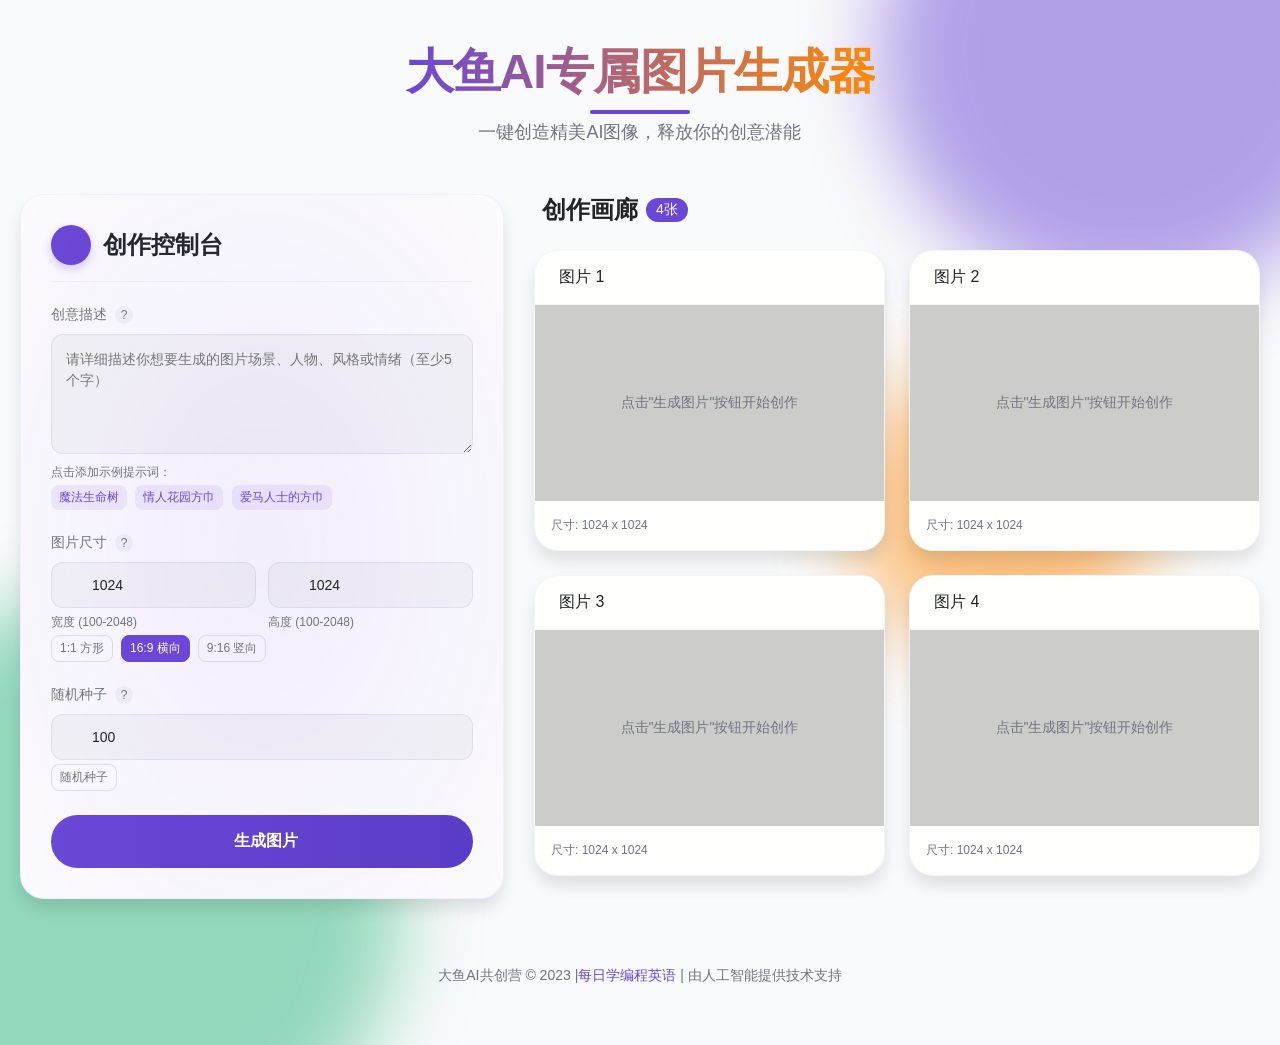
==== commit e4e3062b: "增加python英语学习页面" ====
--- a/index.html
+++ b/index.html
@@ -1163,7 +1163,7 @@
         </div>
         
         <footer class="footer">
-            <p>大鱼AI共创营 © 2023 | 高级AI绘图生成器 | 由人工智能提供技术支持</p>
+            <p>大鱼AI共创营 © 2023 |<a href=plan.html>每日学编程英语</a> | 由人工智能提供技术支持</p>
         </footer>
     </div>
     
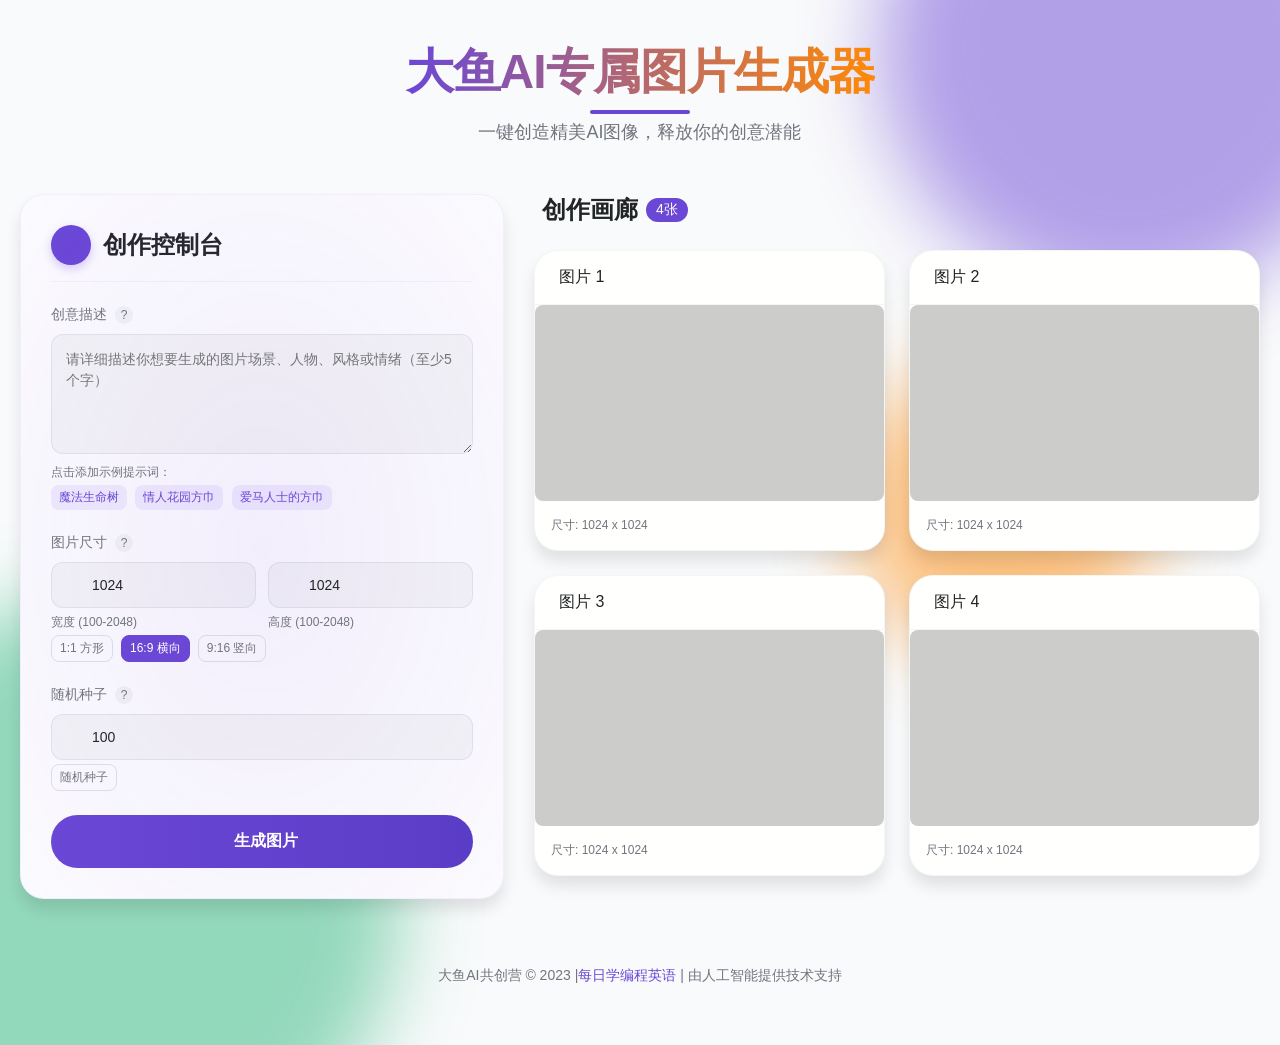
==== commit fc5fb4b2: "Update index.html 1" ====
--- a/index.html
+++ b/index.html
@@ -922,6 +922,108 @@
             }
         }
 
+/* 新增样式 */
+.image-container {
+    position: relative;
+    overflow: hidden;
+    border-radius: 8px;
+}
+
+.image-placeholder {
+    display: none;
+    flex-direction: column;
+    justify-content: center;
+    align-items: center;
+    width: 100%;
+    height: 100%;
+    background-color: #f5f5f5;
+    position: absolute;
+    top: 0;
+    left: 0;
+    z-index: 1;
+}
+
+.loading-spinner {
+    display: flex;
+    flex-direction: column;
+    align-items: center;
+}
+
+.progress-container {
+    display: none;
+    width: 80%;
+    margin-top: 20px;
+    height: 8px;
+    background-color: #e0e0e0;
+    border-radius: 4px;
+    position: relative;
+}
+
+.progress-bar {
+    height: 100%;
+    background-color: #4a90e2;
+    border-radius: 4px;
+    transition: width 0.3s ease;
+}
+
+.progress-text {
+    position: absolute;
+    top: -20px;
+    right: 0;
+    font-size: 12px;
+    color: #666;
+}
+
+.error-placeholder {
+    display: flex;
+    flex-direction: column;
+    justify-content: center;
+    align-items: center;
+    text-align: center;
+    padding: 20px;
+}
+
+.retry-btn {
+    margin-top: 15px;
+    padding: 8px 16px;
+    background-color: #f8f9fa;
+    border: 1px solid #ddd;
+    border-radius: 4px;
+    color: #333;
+    cursor: pointer;
+    transition: all 0.3s;
+}
+
+.retry-btn:hover {
+    background-color: #e9ecef;
+}
+
+.generating .loading-spinner {
+    display: flex;
+}
+
+.success .success-icon {
+    opacity: 1 !important;
+}
+
+.success-icon {
+    position: absolute;
+    top: 10px;
+    right: 10px;
+    background-color: rgba(0, 150, 136, 0.8);
+    color: white;
+    width: 24px;
+    height: 24px;
+    border-radius: 50%;
+    display: flex;
+    justify-content: center;
+    align-items: center;
+    opacity: 0;
+    transition: opacity 0.5s ease;
+    z-index: 2;
+}
+
+
         /* Light mode optimization */
         @media (prefers-color-scheme: light) {
             :root {
@@ -1092,6 +1194,7 @@
                             </button>
                         </div>
                     </div>
+
                     
                     <div class="image-card">
                         <div class="image-card-header">
@@ -1383,6 +1486,9 @@
                 .replace(/_+/g, '_');
             return `AI_${cleanPrompt}_图${index}_${Date.now()}.png`;
         }
+
+
+
     </script>
 
-</body></html>+</body></html>
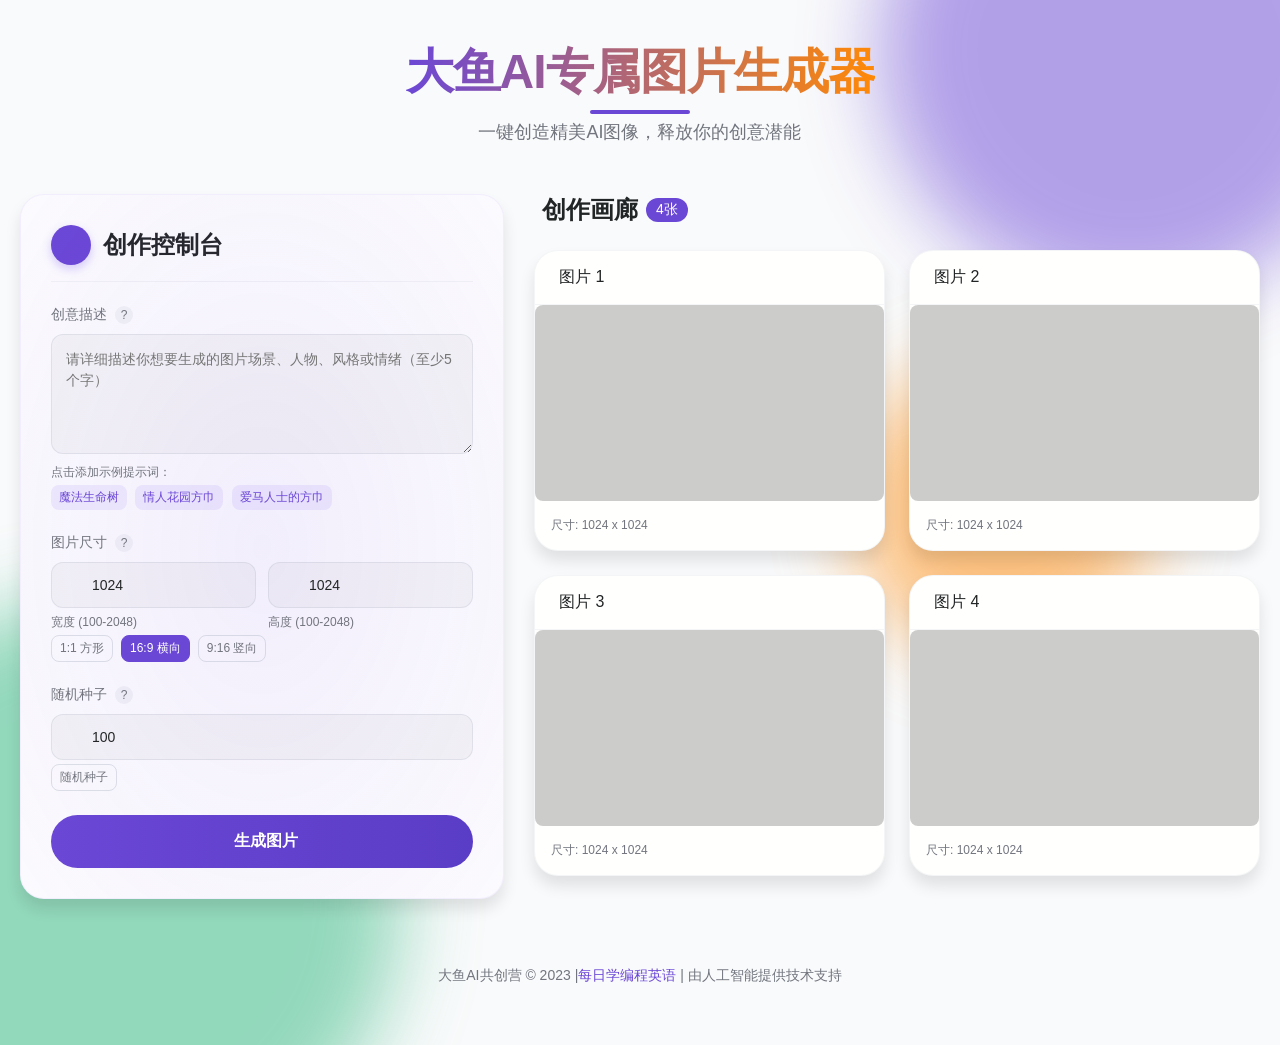
==== commit 3998b070: "Update index.html 1" ====
--- a/index.html
+++ b/index.html
@@ -1129,9 +1129,9 @@
                         </div>
                     </div>
                     <div class="option-btns">
-                        <button type="button" class="option-btn" onclick="setDimensions(1024, 1024)">1:1 方形</button>
-                        <button type="button" class="option-btn active" onclick="setDimensions(1024, 576)">16:9 横向</button>
-                        <button type="button" class="option-btn" onclick="setDimensions(576, 1024)">9:16 竖向</button>
+                        <button type="button" class="option-btn" onclick="setDimensions(2048, 2048)">1:1 方形</button>
+                        <button type="button" class="option-btn active" onclick="setDimensions(2048, 1152)">16:9 横向</button>
+                        <button type="button" class="option-btn" onclick="setDimensions(1152, 2048)">9:16 竖向</button>
                     </div>
                 </div>
                 
